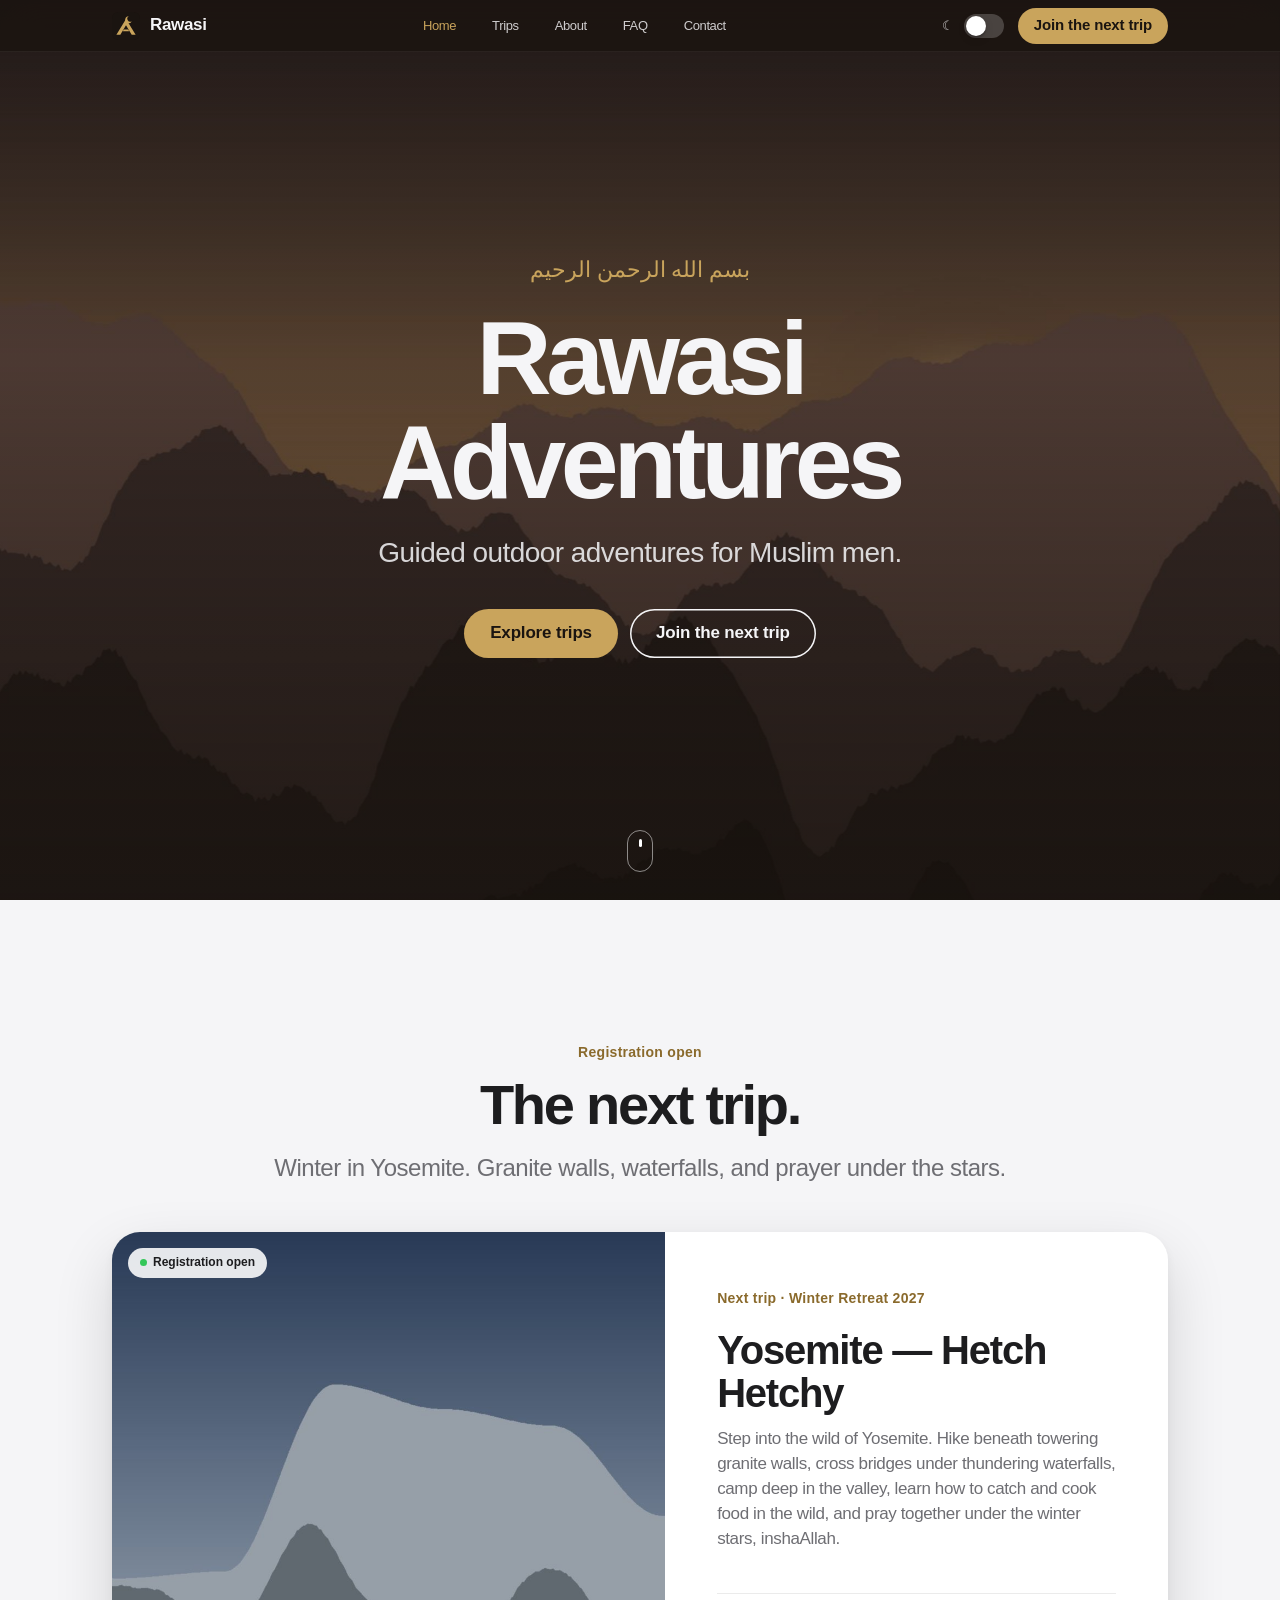
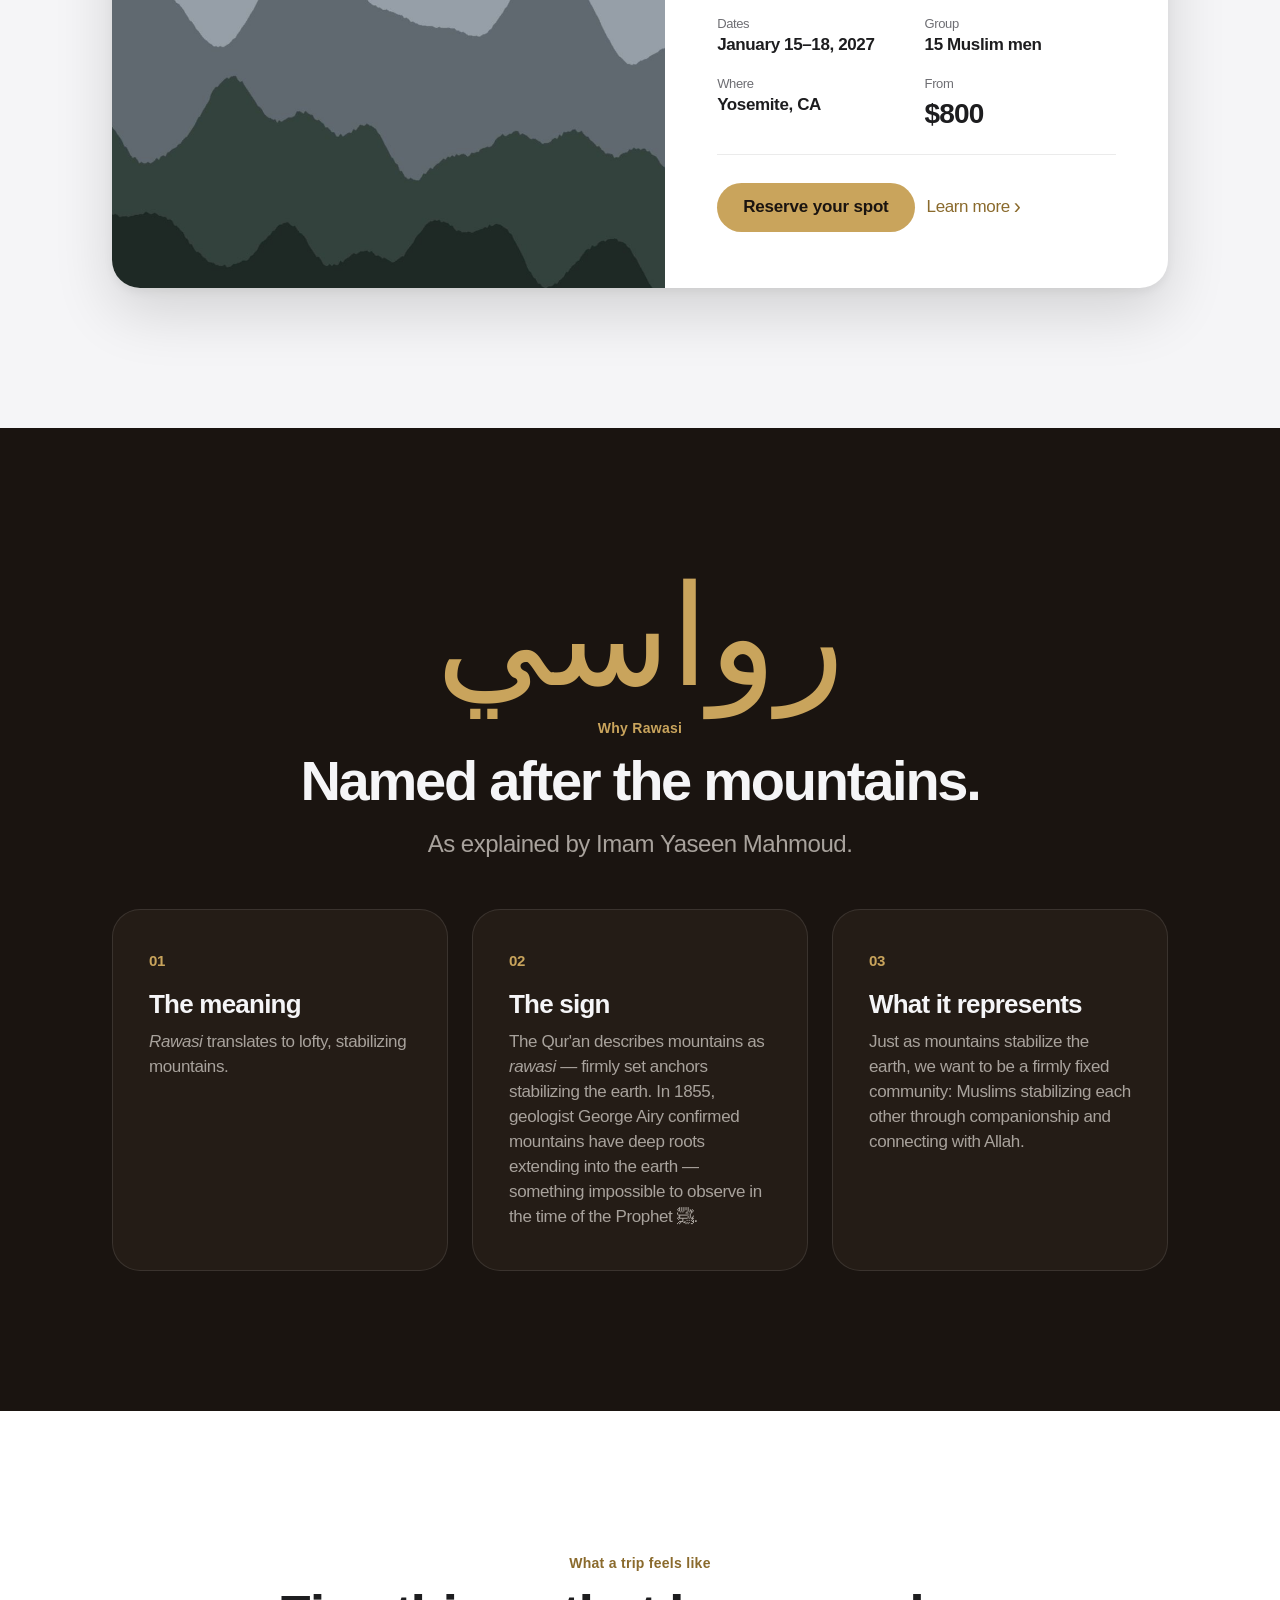
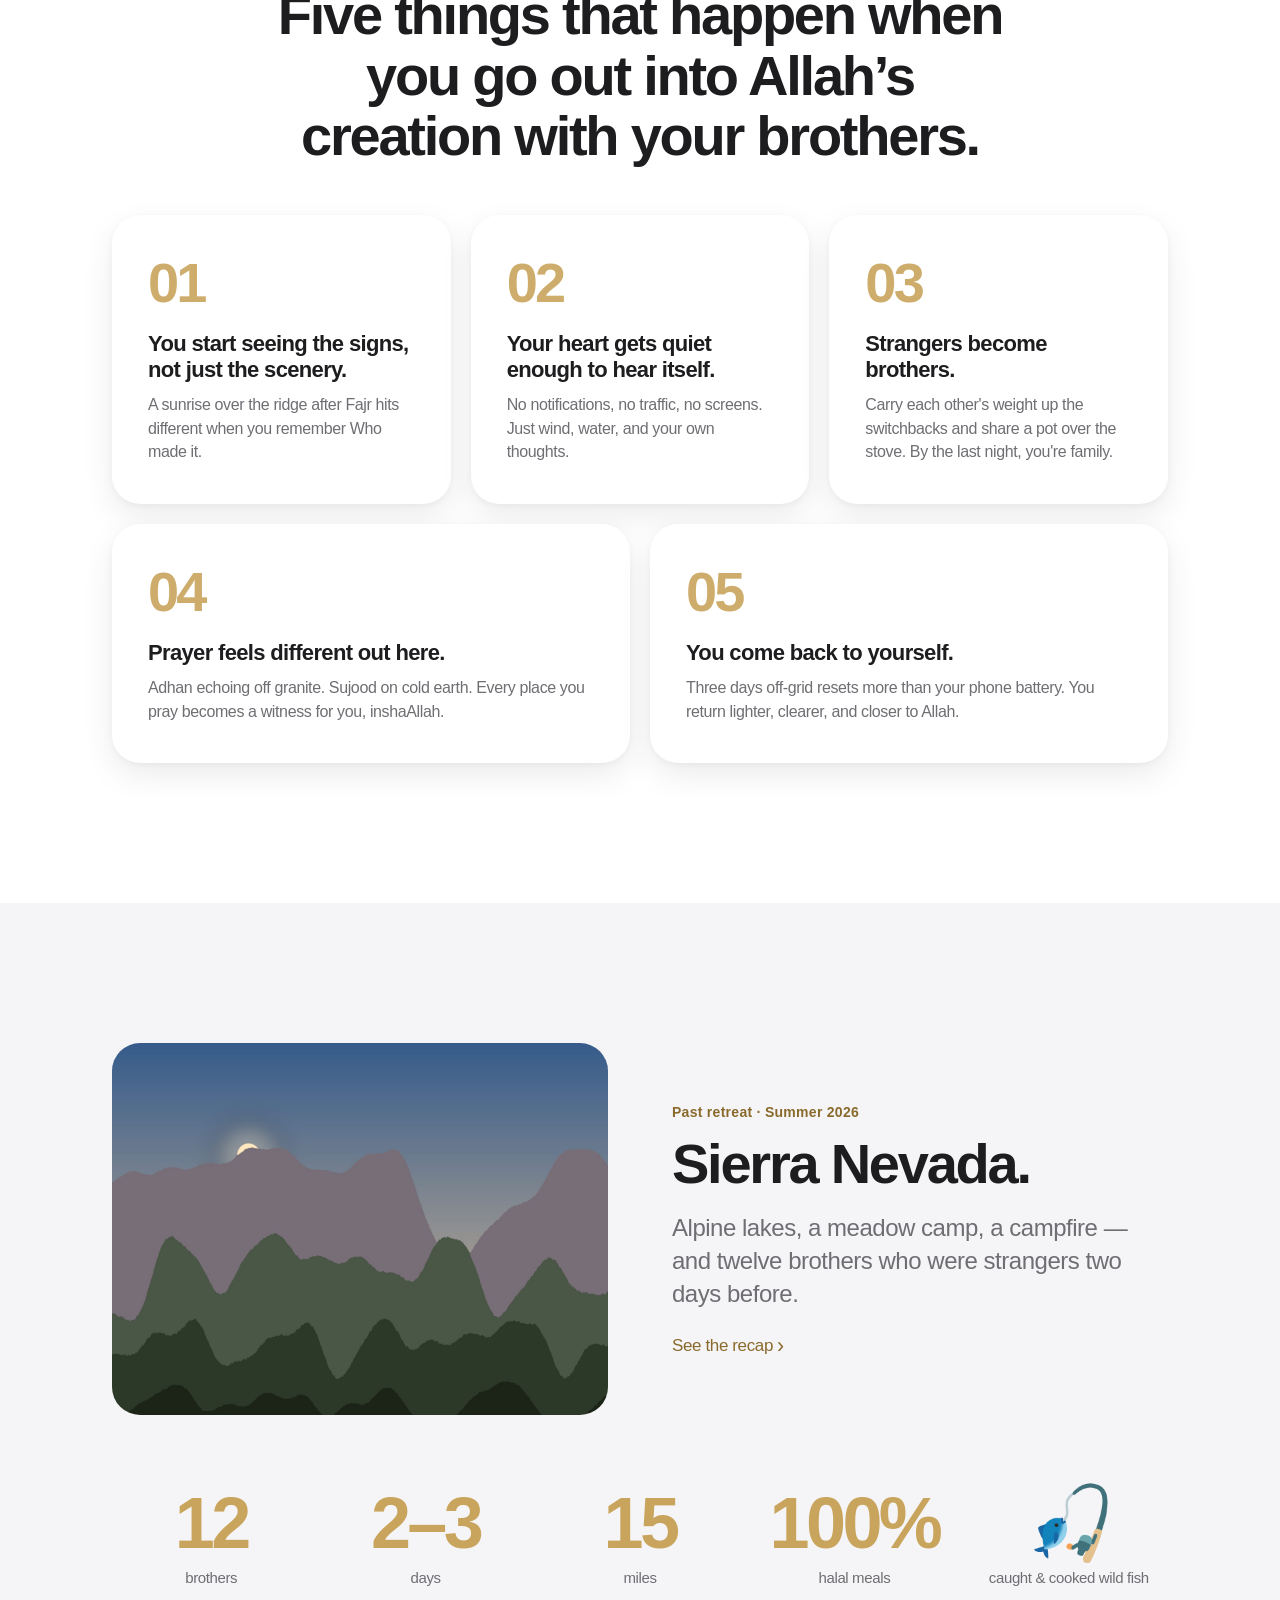
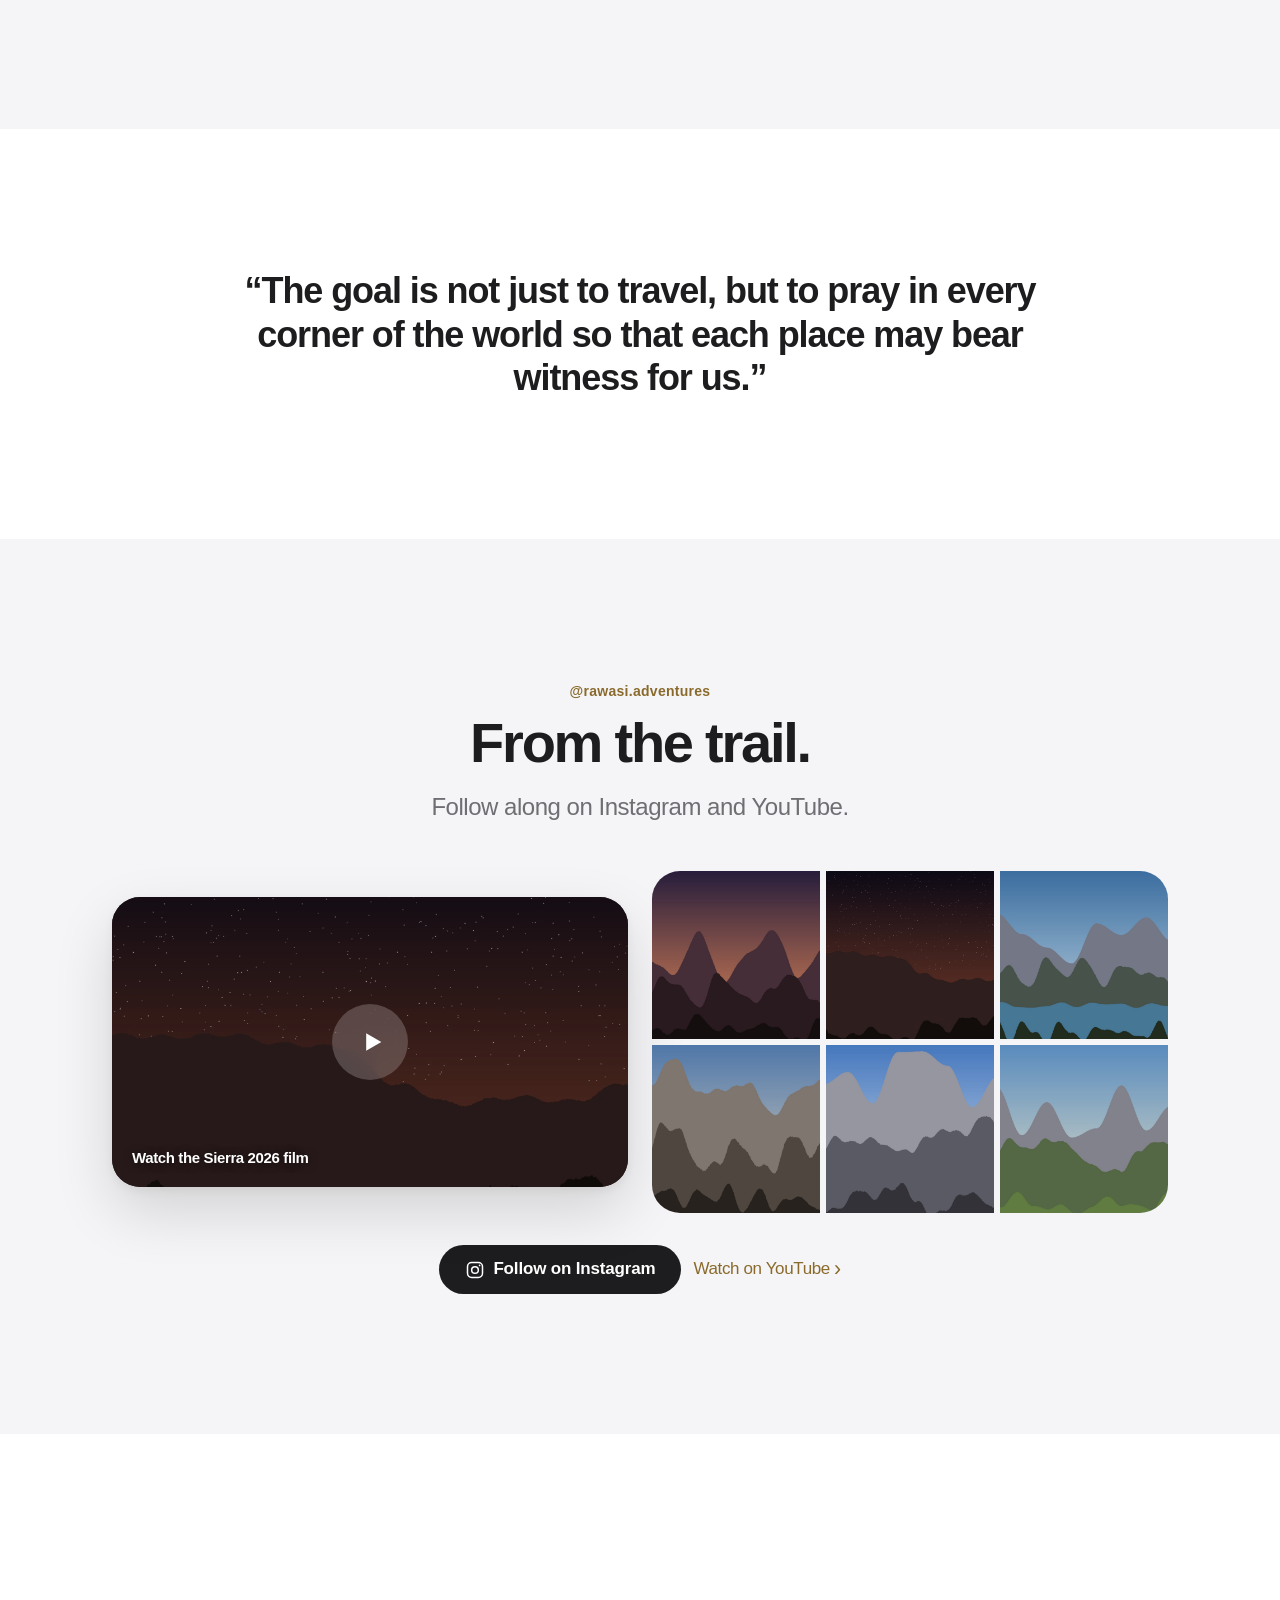
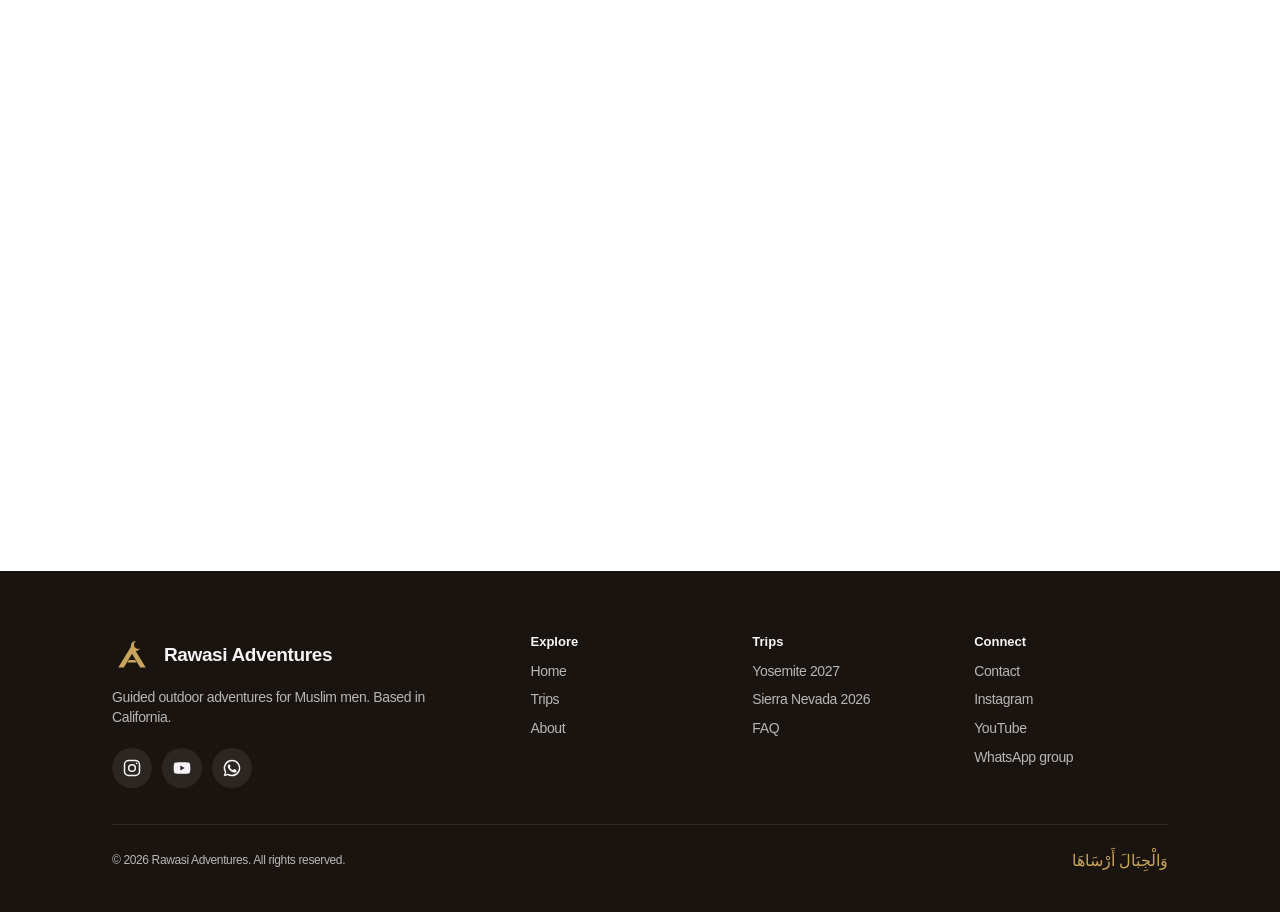
==== index.html @ 94d019aa "Build new multi-page Rawasi Adventures website Apple-style static site (HTML/CSS/vanilla JS, no buil" ====
<!DOCTYPE html>
<html lang="en" data-root="">
<head>
<meta charset="utf-8">
<meta name="viewport" content="width=device-width, initial-scale=1, viewport-fit=cover">
<title>Rawasi Adventures — Guided outdoor adventures for Muslim men</title>
<meta name="description" content="Guided backpacking trips for Muslim men in California's national parks and wilderness. Halaqas, halal meals, brotherhood. Next trip: Yosemite, January 2027.">
<link rel="canonical" href="https://rawasiadventures.com/">
<meta name="theme-color" content="#1a1410">
<meta property="og:type" content="website">
<meta property="og:site_name" content="Rawasi Adventures">
<meta property="og:title" content="Rawasi Adventures — Guided outdoor adventures for Muslim men">
<meta property="og:description" content="Guided backpacking trips for Muslim men in California's national parks and wilderness. Halaqas, halal meals, brotherhood. Next trip: Yosemite, January 2027.">
<meta property="og:url" content="https://rawasiadventures.com/">
<meta property="og:image" content="https://rawasiadventures.com/assets/og-image.jpg">
<meta property="og:image:width" content="1200">
<meta property="og:image:height" content="630">
<meta name="twitter:card" content="summary_large_image">
<meta name="twitter:title" content="Rawasi Adventures — Guided outdoor adventures for Muslim men">
<meta name="twitter:description" content="Guided backpacking trips for Muslim men in California's national parks and wilderness. Halaqas, halal meals, brotherhood. Next trip: Yosemite, January 2027.">
<meta name="twitter:image" content="https://rawasiadventures.com/assets/og-image.jpg">
<link rel="icon" href="favicon.ico" sizes="any">
<link rel="icon" href="assets/favicon.svg" type="image/svg+xml">
<link rel="apple-touch-icon" href="assets/apple-touch-icon.png">
<script>
  /* Set theme before paint to avoid a flash. */
  (function () {
    var d = document.documentElement, t = null;
    d.className += " js";
    try { t = localStorage.getItem("rawasi-theme"); } catch (e) {}
    if (!t) t = window.matchMedia && window.matchMedia("(prefers-color-scheme: dark)").matches ? "dark" : "light";
    d.setAttribute("data-theme", t);
  })();
</script>
<link rel="stylesheet" href="styles.css">
</head>
<body>
<a class="skip-link" href="#main">Skip to content</a>
<header class="nav" role="banner">
  <div class="container nav__inner">
    <a class="nav__brand" href="index.html" aria-label="Rawasi Adventures home"><img src="assets/logo.svg" alt="" width="28" height="28"><span>Rawasi</span></a>
    <nav class="nav__links" aria-label="Main"><a href="index.html" aria-current="page">Home</a><a href="trips.html">Trips</a><a href="about.html">About</a><a href="faq.html">FAQ</a><a href="contact.html">Contact</a></nav>
    <div class="nav__actions">
      <span class="nav__theme"><label class="switch switch--sm "><span class="switch__icon" aria-hidden="true">☾</span><input type="checkbox" role="switch" data-theme-toggle aria-label="Dark mode"><span class="switch__track"></span></label></span>
      <a class="btn btn--sm nav__cta" href="trips/yosemite-2027.html">Join the next trip</a>
      <button class="burger" aria-label="Open menu" aria-expanded="false" aria-controls="menu"><span></span><span></span></button>
    </div>
  </div>
</header>
<div class="menu" id="menu" aria-hidden="true">
  <ul class="menu__links"><li><a href="index.html" aria-current="page">Home</a></li><li><a href="trips.html">Trips</a></li><li><a href="about.html">About</a></li><li><a href="faq.html">FAQ</a></li><li><a href="contact.html">Contact</a></li></ul>
  <div class="menu__foot">
    <a class="btn btn--block" href="trips/yosemite-2027.html">Join the next trip</a>
    <div class="menu__row"><span>Dark mode</span><label class="switch switch--sm "><span class="switch__icon" aria-hidden="true">☾</span><input type="checkbox" role="switch" data-theme-toggle aria-label="Dark mode"><span class="switch__track"></span></label></div>
    <div class="footer__social" style="margin:0">
      <a data-link="instagram" href="https://www.instagram.com/rawasi.adventures/" aria-label="Instagram"><svg class="icon" viewBox="0 0 24 24" fill="none" stroke="currentColor" stroke-width="1.8" aria-hidden="true"><rect x="3" y="3" width="18" height="18" rx="5"/><circle cx="12" cy="12" r="4"/><circle cx="17.5" cy="6.5" r="1" fill="currentColor" stroke="none"/></svg></a>
      <a data-link="youtube" href="https://youtu.be/XKM4X516dsk" aria-label="YouTube"><svg class="icon" viewBox="0 0 24 24" fill="currentColor" aria-hidden="true"><path d="M21.6 7.2a2.5 2.5 0 00-1.8-1.8C18.2 5 12 5 12 5s-6.2 0-7.8.4A2.5 2.5 0 002.4 7.2 26 26 0 002 12a26 26 0 00.4 4.8 2.5 2.5 0 001.8 1.8C5.8 19 12 19 12 19s6.2 0 7.8-.4a2.5 2.5 0 001.8-1.8A26 26 0 0022 12a26 26 0 00-.4-4.8zM10 15V9l5.2 3z"/></svg></a>
      <a data-link="whatsapp" href="https://chat.whatsapp.com/IivAJXxc9Q6ETvlqQZd3Gt" aria-label="WhatsApp community"><svg class="icon" viewBox="0 0 24 24" fill="currentColor" aria-hidden="true"><path d="M12 2a10 10 0 00-8.6 15.1L2 22l5-1.3A10 10 0 1012 2zm0 18.2a8.2 8.2 0 01-4.2-1.2l-.3-.2-3 .8.8-2.9-.2-.3A8.2 8.2 0 1112 20.2zm4.5-6.1c-.2-.1-1.5-.7-1.7-.8s-.4-.1-.6.1-.7.8-.8 1-.3.2-.5.1a6.7 6.7 0 01-3.3-2.9c-.3-.4.3-.4.7-1.3.1-.2 0-.3 0-.4l-.8-1.8c-.2-.5-.4-.4-.6-.4h-.5a1 1 0 00-.7.3 3 3 0 00-.9 2.2 5.2 5.2 0 001.1 2.7 11.8 11.8 0 004.5 4c1.7.7 2.3.8 3.2.6a2.7 2.7 0 001.8-1.2 2.2 2.2 0 00.1-1.2c0-.1-.2-.2-.5-.3z"/></svg></a>
    </div>
  </div>
</div>

<main id="main">
  <section class="hero">
    <div class="hero__media" data-parallax="0.3">
      <img src="assets/hero-sierra.jpg" alt="Sunset over the Sierra Nevada" fetchpriority="high" width="2400" height="1400">
      <video data-hero-video autoplay muted loop playsinline preload="metadata" poster="assets/hero-sierra.jpg" aria-hidden="true">
        <source src="assets/hero.mp4" type="video/mp4">
      </video>
    </div>
    <div class="hero__content">
      <p class="bismillah" lang="ar">بسم الله الرحمن الرحيم</p>
      <h1>Rawasi Adventures</h1>
      <p class="hero__tag">Guided outdoor adventures for Muslim men.</p>
      <div class="btn-row">
        <a class="btn" href="trips.html">Explore trips</a>
        <a class="btn btn--ghost" href="trips/yosemite-2027.html">Join the next trip</a>
      </div>
    </div>
    <span class="hero__scroll" aria-hidden="true"></span>
  </section>

  <section class="section section--alt">
    <div class="container">
      <div class="section-head reveal">
        <span class="eyebrow">Registration open</span>
        <h2 class="title">The next trip.</h2>
        <p class="lead">Winter in Yosemite. Granite walls, waterfalls, and prayer under the stars.</p>
      </div>
      <div data-featured-trip></div>
    </div>
  </section>

  <section class="section section--ink">
    <div class="container">
      <div class="section-head reveal">
        <div class="arabic-word" lang="ar">رواسي</div>
        <span class="eyebrow">Why Rawasi</span>
        <h2 class="title">Named after the mountains.</h2>
        <p class="lead">As explained by Imam Yaseen Mahmoud.</p>
      </div>
      <div class="grid grid--3"><article class="meaning reveal" style="--d:0.0s"><span class="meaning__num">01</span><h3>The meaning</h3><p><em>Rawasi</em> translates to lofty, stabilizing mountains.</p></article><article class="meaning reveal" style="--d:0.08s"><span class="meaning__num">02</span><h3>The sign</h3><p>The Qur'an describes mountains as <em>rawasi</em> — firmly set anchors stabilizing the earth. In 1855, geologist George Airy confirmed mountains have deep roots extending into the earth — something impossible to observe in the time of the Prophet ﷺ.</p></article><article class="meaning reveal" style="--d:0.16s"><span class="meaning__num">03</span><h3>What it represents</h3><p>Just as mountains stabilize the earth, we want to be a firmly fixed community: Muslims stabilizing each other through companionship and connecting with Allah.</p></article></div>
    </div>
  </section>

  <section class="section">
    <div class="container">
      <div class="section-head reveal">
        <span class="eyebrow">What a trip feels like</span>
        <h2 class="title">Five things that happen when you go out into Allah’s creation with your brothers.</h2>
      </div>
      <div class="tiles"><article class="tile reveal" style="--d:0.0s"><span class="tile__n">01</span><h3>You start seeing the signs, not just the scenery.</h3><p>A sunrise over the ridge after Fajr hits different when you remember Who made it.</p></article><article class="tile reveal" style="--d:0.06s"><span class="tile__n">02</span><h3>Your heart gets quiet enough to hear itself.</h3><p>No notifications, no traffic, no screens. Just wind, water, and your own thoughts.</p></article><article class="tile reveal" style="--d:0.12s"><span class="tile__n">03</span><h3>Strangers become brothers.</h3><p>Carry each other's weight up the switchbacks and share a pot over the stove. By the last night, you're family.</p></article><article class="tile reveal" style="--d:0.18s"><span class="tile__n">04</span><h3>Prayer feels different out here.</h3><p>Adhan echoing off granite. Sujood on cold earth. Every place you pray becomes a witness for you, inshaAllah.</p></article><article class="tile reveal" style="--d:0.24s"><span class="tile__n">05</span><h3>You come back to yourself.</h3><p>Three days off-grid resets more than your phone battery. You return lighter, clearer, and closer to Allah.</p></article></div>
    </div>
  </section>

  <section class="section section--alt">
    <div class="container">
      <div class="split">
        <div class="split__media reveal reveal--scale"><img src="assets/sierra-2026.jpg" alt="Brothers hiking in the Sierra Nevada" loading="lazy"></div>
        <div class="reveal">
          <span class="eyebrow">Past retreat · Summer 2026</span>
          <h2 class="title">Sierra Nevada.</h2>
          <p class="lead" style="margin-top:16px">Alpine lakes, a meadow camp, a campfire — and twelve brothers who were strangers two days before.</p>
          <p style="margin-top:24px"><a class="link-more" href="trips/sierra-2026.html">See the recap</a></p>
        </div>
      </div>
      <div class="stats reveal" style="margin-top:72px">
        <div><div class="stat__value">12</div><div class="stat__label">brothers</div></div>
        <div><div class="stat__value">2–3</div><div class="stat__label">days</div></div>
        <div><div class="stat__value">15</div><div class="stat__label">miles</div></div>
        <div><div class="stat__value">100%</div><div class="stat__label">halal meals</div></div>
        <div><div class="stat__value">🎣</div><div class="stat__label">caught &amp; cooked wild fish</div></div>
      </div>
    </div>
  </section>

  <section class="section">
    <div class="container center">
      <p class="quote reveal">“The goal is not just to travel, but to pray in every corner of the world so that each place may bear witness for us.”</p>
    </div>
  </section>

  <section class="section section--alt">
    <div class="container">
      <div class="section-head reveal">
        <span class="eyebrow">@rawasi.adventures</span>
        <h2 class="title">From the trail.</h2>
        <p class="lead">Follow along on Instagram and YouTube.</p>
      </div>
      <div class="grid grid--2" style="align-items:center">
        <div class="video reveal" data-youtube="XKM4X516dsk">
          <img src="assets/sierra-campfire.jpg" alt="" loading="lazy">
          <button class="video__play" aria-label="Play the Rawasi trip film"><span><svg viewBox="0 0 24 24" aria-hidden="true"><path d="M7 4.5v15l13-7.5z" fill="currentColor"/></svg></span></button>
          <span class="video__label">Watch the Sierra 2026 film</span>
        </div>
        <div class="social-grid reveal" style="grid-template-columns:repeat(3,1fr)"><a data-link="instagram" href="https://www.instagram.com/rawasi.adventures/" aria-label="View on Instagram"><img src="assets/sierra-maghrib.jpg" alt="" loading="lazy"></a><a data-link="instagram" href="https://www.instagram.com/rawasi.adventures/" aria-label="View on Instagram"><img src="assets/sierra-campfire.jpg" alt="" loading="lazy"></a><a data-link="instagram" href="https://www.instagram.com/rawasi.adventures/" aria-label="View on Instagram"><img src="assets/sierra-alpine-lake.jpg" alt="" loading="lazy"></a><a data-link="instagram" href="https://www.instagram.com/rawasi.adventures/" aria-label="View on Instagram"><img src="assets/guide-training.jpg" alt="" loading="lazy"></a><a data-link="instagram" href="https://www.instagram.com/rawasi.adventures/" aria-label="View on Instagram"><img src="assets/sierra-summit.jpg" alt="" loading="lazy"></a><a data-link="instagram" href="https://www.instagram.com/rawasi.adventures/" aria-label="View on Instagram"><img src="assets/sierra-meadow.jpg" alt="" loading="lazy"></a></div>
      </div>
      <div class="btn-row btn-row--center reveal" style="margin-top:32px">
        <a class="btn btn--dark" data-link="instagram" href="https://www.instagram.com/rawasi.adventures/"><svg class="icon" viewBox="0 0 24 24" fill="none" stroke="currentColor" stroke-width="1.8" aria-hidden="true"><rect x="3" y="3" width="18" height="18" rx="5"/><circle cx="12" cy="12" r="4"/><circle cx="17.5" cy="6.5" r="1" fill="currentColor" stroke="none"/></svg> Follow on Instagram</a>
        <a class="link-more" data-link="youtube" href="https://youtu.be/XKM4X516dsk">Watch on YouTube</a>
      </div>
    </div>
  </section>

  <section class="section">
    <div class="container">
      <div class="cta-panel reveal reveal--scale">
        <span class="eyebrow">Community</span>
        <h2 class="title">We came as strangers,<br>we pray as brothers.</h2>
        <p class="lead">Join the WhatsApp community to hear about new trips first — waitlist members get early access.</p>
        <div class="btn-row">
          <a class="btn" data-link="whatsapp" href="https://chat.whatsapp.com/IivAJXxc9Q6ETvlqQZd3Gt"><svg class="icon" viewBox="0 0 24 24" fill="currentColor" aria-hidden="true"><path d="M12 2a10 10 0 00-8.6 15.1L2 22l5-1.3A10 10 0 1012 2zm0 18.2a8.2 8.2 0 01-4.2-1.2l-.3-.2-3 .8.8-2.9-.2-.3A8.2 8.2 0 1112 20.2zm4.5-6.1c-.2-.1-1.5-.7-1.7-.8s-.4-.1-.6.1-.7.8-.8 1-.3.2-.5.1a6.7 6.7 0 01-3.3-2.9c-.3-.4.3-.4.7-1.3.1-.2 0-.3 0-.4l-.8-1.8c-.2-.5-.4-.4-.6-.4h-.5a1 1 0 00-.7.3 3 3 0 00-.9 2.2 5.2 5.2 0 001.1 2.7 11.8 11.8 0 004.5 4c1.7.7 2.3.8 3.2.6a2.7 2.7 0 001.8-1.2 2.2 2.2 0 00.1-1.2c0-.1-.2-.2-.5-.3z"/></svg> Join WhatsApp group</a>
          <a class="btn btn--ghost" href="trips.html">Explore trips</a>
        </div>
      </div>
    </div>
  </section>
</main>

<footer class="footer">
  <div class="container">
    <div class="footer__top">
      <div>
        <a class="footer__brand" href="index.html"><img src="assets/logo.svg" alt="" width="40" height="40">Rawasi Adventures</a>
        <p class="footer__tag">Guided outdoor adventures for Muslim men. Based in California.</p>
        <div class="footer__social">
          <a data-link="instagram" href="https://www.instagram.com/rawasi.adventures/" aria-label="Instagram"><svg class="icon" viewBox="0 0 24 24" fill="none" stroke="currentColor" stroke-width="1.8" aria-hidden="true"><rect x="3" y="3" width="18" height="18" rx="5"/><circle cx="12" cy="12" r="4"/><circle cx="17.5" cy="6.5" r="1" fill="currentColor" stroke="none"/></svg></a>
          <a data-link="youtube" href="https://youtu.be/XKM4X516dsk" aria-label="YouTube"><svg class="icon" viewBox="0 0 24 24" fill="currentColor" aria-hidden="true"><path d="M21.6 7.2a2.5 2.5 0 00-1.8-1.8C18.2 5 12 5 12 5s-6.2 0-7.8.4A2.5 2.5 0 002.4 7.2 26 26 0 002 12a26 26 0 00.4 4.8 2.5 2.5 0 001.8 1.8C5.8 19 12 19 12 19s6.2 0 7.8-.4a2.5 2.5 0 001.8-1.8A26 26 0 0022 12a26 26 0 00-.4-4.8zM10 15V9l5.2 3z"/></svg></a>
          <a data-link="whatsapp" href="https://chat.whatsapp.com/IivAJXxc9Q6ETvlqQZd3Gt" aria-label="WhatsApp community"><svg class="icon" viewBox="0 0 24 24" fill="currentColor" aria-hidden="true"><path d="M12 2a10 10 0 00-8.6 15.1L2 22l5-1.3A10 10 0 1012 2zm0 18.2a8.2 8.2 0 01-4.2-1.2l-.3-.2-3 .8.8-2.9-.2-.3A8.2 8.2 0 1112 20.2zm4.5-6.1c-.2-.1-1.5-.7-1.7-.8s-.4-.1-.6.1-.7.8-.8 1-.3.2-.5.1a6.7 6.7 0 01-3.3-2.9c-.3-.4.3-.4.7-1.3.1-.2 0-.3 0-.4l-.8-1.8c-.2-.5-.4-.4-.6-.4h-.5a1 1 0 00-.7.3 3 3 0 00-.9 2.2 5.2 5.2 0 001.1 2.7 11.8 11.8 0 004.5 4c1.7.7 2.3.8 3.2.6a2.7 2.7 0 001.8-1.2 2.2 2.2 0 00.1-1.2c0-.1-.2-.2-.5-.3z"/></svg></a>
        </div>
      </div>
      <div class="footer__cols">
        <div><h4>Explore</h4><ul><li><a href="index.html">Home</a></li><li><a href="trips.html">Trips</a></li><li><a href="about.html">About</a></li></ul></div>
        <div><h4>Trips</h4><ul><li><a href="trips/yosemite-2027.html">Yosemite 2027</a></li><li><a href="trips/sierra-2026.html">Sierra Nevada 2026</a></li><li><a href="faq.html">FAQ</a></li></ul></div>
        <div><h4>Connect</h4><ul><li><a href="contact.html">Contact</a></li><li><a data-link="instagram" href="https://www.instagram.com/rawasi.adventures/">Instagram</a></li><li><a data-link="youtube" href="https://youtu.be/XKM4X516dsk">YouTube</a></li><li><a data-link="whatsapp" href="https://chat.whatsapp.com/IivAJXxc9Q6ETvlqQZd3Gt">WhatsApp group</a></li></ul></div>
      </div>
    </div>
    <div class="footer__bottom">
      <span>© <span data-year>2026</span> Rawasi Adventures. All rights reserved.</span>
      <span class="footer__ayah" lang="ar">وَالْجِبَالَ أَرْسَاهَا</span>
    </div>
  </div>
</footer>
<script src="data/trips.js"></script>
<script src="data/site.js"></script>
<script src="main.js"></script>
</body>
</html>
---- styles.css ----
/* =========================================================================
   Rawasi Adventures — styles.css
   One stylesheet for every page. Mobile-first.
   ========================================================================= */

/* ---------- Tokens ---------- */
:root {
  --ink: #1a1410;
  --ink-2: #241c16;
  --ink-3: #2f251d;
  --gold: #c9a45c;
  --gold-2: #dcbb78;
  --gold-ink: #8a6a2c;
  --gray: #f5f5f7;
  --white: #ffffff;

  --bg: var(--white);
  --bg-alt: var(--gray);
  --card: var(--white);
  --text: #1d1d1f;
  --text-2: #6e6e73;
  --line: rgba(0, 0, 0, 0.08);
  --shadow: 0 2px 6px rgba(0, 0, 0, 0.04), 0 12px 32px rgba(0, 0, 0, 0.08);
  --shadow-lg: 0 4px 10px rgba(0, 0, 0, 0.05), 0 24px 60px rgba(0, 0, 0, 0.14);
  --accent-text: var(--gold-ink);
  --track-off: #e9e9eb;

  --font: -apple-system, BlinkMacSystemFont, "SF Pro Display", "SF Pro Text", "Inter", "Helvetica Neue", Arial, sans-serif;
  --font-ar: "Geeza Pro", "Noto Naskh Arabic", "Amiri", "Traditional Arabic", serif;

  --r-sm: 14px;
  --r: 22px;
  --r-lg: 28px;
  --nav-h: 52px;
  --gutter: 20px;
  --max: 1120px;
  --ease: cubic-bezier(0.28, 0.11, 0.32, 1);
  --ease-out: cubic-bezier(0.16, 1, 0.3, 1);

  color-scheme: light;
}

:root[data-theme="dark"] {
  --bg: #0f0c0a;
  --bg-alt: #1a1410;
  --card: #221a15;
  --text: #f5f5f7;
  --text-2: #a8a29c;
  --line: rgba(255, 255, 255, 0.1);
  --shadow: 0 2px 6px rgba(0, 0, 0, 0.3), 0 12px 32px rgba(0, 0, 0, 0.4);
  --shadow-lg: 0 4px 10px rgba(0, 0, 0, 0.3), 0 24px 60px rgba(0, 0, 0, 0.55);
  --accent-text: var(--gold);
  --track-off: #3a3a3c;
  color-scheme: dark;
}

/* ---------- Base ---------- */
*, *::before, *::after { box-sizing: border-box; }
html { -webkit-text-size-adjust: 100%; scroll-behavior: smooth; scroll-padding-top: calc(var(--nav-h) + 16px); }
body {
  margin: 0;
  font-family: var(--font);
  font-size: 17px;
  line-height: 1.47;
  letter-spacing: -0.022em;
  color: var(--text);
  background: var(--bg);
  -webkit-font-smoothing: antialiased;
  -moz-osx-font-smoothing: grayscale;
  overflow-x: hidden;
  transition: background-color 0.4s var(--ease), color 0.4s var(--ease);
}
img, video, iframe { display: block; max-width: 100%; }
img { height: auto; }
a { color: inherit; text-decoration: none; }
button { font: inherit; color: inherit; background: none; border: 0; padding: 0; cursor: pointer; }
h1, h2, h3, h4 { margin: 0; font-weight: 700; letter-spacing: -0.03em; line-height: 1.08; }
p { margin: 0 0 1em; }
p:last-child { margin-bottom: 0; }
ul { margin: 0; padding: 0; list-style: none; }
:focus-visible { outline: 3px solid var(--gold); outline-offset: 3px; border-radius: 6px; }
.sr-only { position: absolute; width: 1px; height: 1px; padding: 0; margin: -1px; overflow: hidden; clip: rect(0 0 0 0); white-space: nowrap; border: 0; }
.skip-link { position: absolute; left: 12px; top: -60px; z-index: 200; background: var(--gold); color: var(--ink); padding: 10px 16px; border-radius: 999px; font-weight: 600; }
.skip-link:focus { top: 12px; }

/* ---------- Layout ---------- */
.container { width: 100%; max-width: var(--max); margin: 0 auto; padding: 0 var(--gutter); }
.container--narrow { max-width: 760px; }
.container--wide { max-width: 1320px; }
.section { padding: 88px 0; }
.section--alt { background: var(--bg-alt); }
.section--ink { background: var(--ink); color: #f5f5f7; --text: #f5f5f7; --text-2: #a8a29c; --card: var(--ink-2); --line: rgba(255,255,255,0.1); --accent-text: var(--gold); --track-off: #3a3a3c; }
.section--tight { padding: 56px 0; }
.center { text-align: center; }

.eyebrow { display: inline-block; font-size: 14px; font-weight: 600; letter-spacing: 0.02em; color: var(--accent-text); margin-bottom: 12px; }
.headline { font-size: clamp(40px, 9vw, 80px); letter-spacing: -0.045em; line-height: 1.04; }
.title { font-size: clamp(32px, 6.4vw, 56px); letter-spacing: -0.04em; }
.subtitle { font-size: clamp(24px, 4vw, 32px); letter-spacing: -0.03em; }
.lead { font-size: clamp(19px, 2.6vw, 24px); line-height: 1.38; color: var(--text-2); letter-spacing: -0.02em; font-weight: 500; }
.muted { color: var(--text-2); }
.section-head { max-width: 760px; margin: 0 auto 48px; text-align: center; }
.section-head .lead { margin-top: 16px; }
.gold { color: var(--gold); }

/* ---------- Buttons ---------- */
.btn {
  display: inline-flex; align-items: center; justify-content: center; gap: 8px;
  min-height: 48px; padding: 12px 26px; border-radius: 999px;
  font-size: 17px; font-weight: 600; letter-spacing: -0.01em; white-space: nowrap;
  background: var(--gold); color: var(--ink);
  transition: transform 0.25s var(--ease), background-color 0.25s var(--ease), box-shadow 0.25s var(--ease), color 0.25s;
}
.btn:hover { background: var(--gold-2); transform: translateY(-1px); box-shadow: 0 8px 24px rgba(201, 164, 92, 0.35); }
.btn:active { transform: scale(0.98); }
.btn--ghost { background: transparent; color: currentColor; box-shadow: inset 0 0 0 1.5px currentColor; }
.btn--ghost:hover { background: rgba(255,255,255,0.1); box-shadow: inset 0 0 0 1.5px currentColor; }
.btn--dark { background: var(--text); color: var(--bg); }
.btn--dark:hover { background: var(--text); opacity: 0.88; box-shadow: none; }
.btn--sm { min-height: 36px; padding: 6px 16px; font-size: 15px; }
.btn--block { width: 100%; }
.btn[aria-disabled="true"] { background: var(--track-off); color: var(--text-2); pointer-events: none; }
.btn-row { display: flex; flex-wrap: wrap; gap: 12px; align-items: center; }
.center .btn-row, .btn-row--center { justify-content: center; }
.link-more { color: var(--accent-text); font-weight: 500; display: inline-flex; align-items: center; gap: 4px; }
.link-more::after { content: "›"; font-size: 1.25em; line-height: 1; transition: transform 0.25s var(--ease); }
.link-more:hover { text-decoration: underline; text-underline-offset: 3px; }
.link-more:hover::after { transform: translateX(3px); }

/* ---------- Nav ---------- */
.nav {
  position: fixed; inset: 0 0 auto 0; z-index: 100;
  height: var(--nav-h);
  background: rgba(26, 20, 16, 0.72);
  -webkit-backdrop-filter: saturate(180%) blur(20px);
  backdrop-filter: saturate(180%) blur(20px);
  color: #f5f5f7;
  border-bottom: 1px solid rgba(255, 255, 255, 0.06);
  transition: height 0.35s var(--ease), background-color 0.35s var(--ease);
}
.nav.is-scrolled { --nav-h: 44px; height: 44px; background: rgba(26, 20, 16, 0.82); }
.nav__inner { height: 100%; display: flex; align-items: center; justify-content: space-between; gap: 16px; }
.nav__brand { display: flex; align-items: center; gap: 10px; font-weight: 600; font-size: 17px; letter-spacing: -0.02em; }
.nav__brand img { width: 28px; height: 28px; transition: width 0.35s var(--ease), height 0.35s var(--ease); }
.nav.is-scrolled .nav__brand img { width: 24px; height: 24px; }
.nav__links { display: none; }
.nav__links a { font-size: 13px; opacity: 0.82; padding: 6px 2px; transition: opacity 0.2s; }
.nav__links a:hover, .nav__links a[aria-current="page"] { opacity: 1; }
.nav__links a[aria-current="page"] { color: var(--gold); }
.nav__actions { display: flex; align-items: center; gap: 14px; }
.nav__cta { display: none; }
.nav__theme { display: none; }

.burger { width: 40px; height: 40px; display: grid; place-items: center; margin-right: -8px; position: relative; z-index: 120; }
.burger span { position: absolute; width: 18px; height: 1.5px; background: currentColor; border-radius: 2px; transition: transform 0.4s var(--ease); }
.burger span:first-child { transform: translateY(-4px); }
.burger span:last-child { transform: translateY(4px); }
.menu-open .burger span:first-child { transform: rotate(45deg); }
.menu-open .burger span:last-child { transform: rotate(-45deg); }

@media (min-width: 900px) {
  .nav__links { display: flex; gap: 32px; }
  .burger { display: none; }
  .nav__cta { display: inline-flex; }
  .nav__theme { display: flex; }
}

/* Mobile full-screen menu */
.menu {
  position: fixed; inset: 0; z-index: 90;
  background: rgba(26, 20, 16, 0.96);
  -webkit-backdrop-filter: blur(30px); backdrop-filter: blur(30px);
  color: #f5f5f7;
  padding: calc(var(--nav-h) + 24px) 32px 40px;
  display: flex; flex-direction: column;
  opacity: 0; visibility: hidden;
  transition: opacity 0.35s var(--ease), visibility 0s linear 0.35s;
  overflow-y: auto;
}
.menu-open .menu { opacity: 1; visibility: visible; transition: opacity 0.35s var(--ease); }
.menu-open { overflow: hidden; }
.menu__links a { display: block; font-size: 32px; font-weight: 600; letter-spacing: -0.03em; padding: 8px 0; opacity: 0; transform: translateY(-8px); transition: opacity 0.4s var(--ease-out), transform 0.4s var(--ease-out), color 0.2s; }
.menu__links a[aria-current="page"] { color: var(--gold); }
.menu-open .menu__links a { opacity: 1; transform: none; }
.menu-open .menu__links li:nth-child(2) a { transition-delay: 0.03s; }
.menu-open .menu__links li:nth-child(3) a { transition-delay: 0.06s; }
.menu-open .menu__links li:nth-child(4) a { transition-delay: 0.09s; }
.menu-open .menu__links li:nth-child(5) a { transition-delay: 0.12s; }
.menu-open .menu__links li:nth-child(6) a { transition-delay: 0.15s; }
.menu__foot { margin-top: auto; padding-top: 32px; display: grid; gap: 20px; }
.menu__row { display: flex; align-items: center; justify-content: space-between; font-size: 17px; padding: 14px 0; border-top: 1px solid rgba(255,255,255,0.12); }
@media (min-width: 900px) { .menu { display: none; } }

/* ---------- Apple toggle switch ---------- */
.switch { position: relative; display: inline-flex; align-items: center; gap: 10px; cursor: pointer; -webkit-tap-highlight-color: transparent; }
.switch input { position: absolute; opacity: 0; width: 1px; height: 1px; }
.switch__track {
  position: relative; flex: none; width: 51px; height: 31px; border-radius: 999px;
  background: var(--track-off);
  transition: background-color 0.3s var(--ease);
}
.switch__track::after {
  content: ""; position: absolute; top: 2px; left: 2px; width: 27px; height: 27px; border-radius: 50%;
  background: #fff; box-shadow: 0 3px 8px rgba(0,0,0,0.15), 0 1px 1px rgba(0,0,0,0.16), 0 3px 1px rgba(0,0,0,0.1);
  transition: transform 0.3s var(--ease), width 0.2s var(--ease);
}
.switch:active .switch__track::after { width: 33px; }
.switch input:checked + .switch__track { background: var(--gold); }
.switch input:checked + .switch__track::after { transform: translateX(20px); }
.switch:active input:checked + .switch__track::after { transform: translateX(14px); }
.switch input:focus-visible + .switch__track { outline: 3px solid var(--gold); outline-offset: 2px; }
.switch--sm .switch__track { width: 40px; height: 24px; }
.switch--sm .switch__track::after { width: 20px; height: 20px; }
.switch--sm input:checked + .switch__track::after { transform: translateX(16px); }
.switch--sm:active .switch__track::after { width: 24px; }
.switch--sm:active input:checked + .switch__track::after { transform: translateX(12px); }
.nav .switch__track { background: rgba(255,255,255,0.2); }
.nav .switch input:checked + .switch__track, .menu .switch input:checked + .switch__track { background: var(--gold); }
.menu .switch__track { background: rgba(255,255,255,0.2); }
.switch__icon { font-size: 13px; opacity: 0.8; }

/* ---------- Segmented control ---------- */
.segmented {
  position: relative; display: inline-flex; padding: 3px; border-radius: 999px;
  background: rgba(118, 118, 128, 0.12);
}
:root[data-theme="dark"] .segmented { background: rgba(118, 118, 128, 0.24); }
.segmented__indicator {
  position: absolute; top: 3px; bottom: 3px; left: 0; border-radius: 999px;
  background: var(--card); box-shadow: 0 3px 8px rgba(0,0,0,0.12), 0 3px 1px rgba(0,0,0,0.04);
  transition: transform 0.4s var(--ease), width 0.4s var(--ease);
}
:root[data-theme="dark"] .segmented__indicator { background: #636366; }
.segmented button {
  position: relative; z-index: 1; min-width: 92px; padding: 8px 20px; border-radius: 999px;
  font-size: 15px; font-weight: 500; color: var(--text); opacity: 0.7; transition: opacity 0.2s;
}
.segmented button[aria-selected="true"] { opacity: 1; font-weight: 600; }

/* ---------- Hero ---------- */
.hero {
  position: relative; min-height: 100vh; min-height: 100svh;
  display: flex; align-items: center; justify-content: center;
  color: #f5f5f7; text-align: center; overflow: hidden; background: var(--ink);
  padding: calc(var(--nav-h) + 40px) 0 80px;
}
.hero__media { position: absolute; inset: -8% 0; z-index: 0; will-change: transform; }
.hero__media img, .hero__media video { width: 100%; height: 100%; object-fit: cover; }
.hero__media video { position: absolute; inset: 0; }
.hero::after {
  content: ""; position: absolute; inset: 0; z-index: 1;
  background: linear-gradient(180deg, rgba(26,20,16,0.55) 0%, rgba(26,20,16,0.25) 40%, rgba(26,20,16,0.7) 100%);
}
.hero__content { position: relative; z-index: 2; max-width: 900px; padding: 0 var(--gutter); }
.bismillah { font-family: var(--font-ar); font-size: clamp(18px, 3vw, 22px); color: var(--gold); margin-bottom: 20px; letter-spacing: 0; direction: rtl; }
.hero h1 { font-size: clamp(48px, 12vw, 104px); letter-spacing: -0.05em; line-height: 1; }
.hero__tag { font-size: clamp(20px, 3.4vw, 28px); font-weight: 500; margin: 18px auto 36px; max-width: 640px; color: rgba(245,245,247,0.86); letter-spacing: -0.02em; }
.hero .btn-row { justify-content: center; }
.hero__scroll { position: absolute; z-index: 2; bottom: 28px; left: 50%; transform: translateX(-50%); width: 26px; height: 42px; border: 1.5px solid rgba(255,255,255,0.5); border-radius: 999px; }
.hero__scroll::after { content: ""; position: absolute; left: 50%; top: 8px; width: 3px; height: 8px; margin-left: -1.5px; border-radius: 3px; background: #fff; animation: scrollcue 2s var(--ease) infinite; }
@keyframes scrollcue { 0% { opacity: 0; transform: translateY(0); } 30% { opacity: 1; } 100% { opacity: 0; transform: translateY(14px); } }

.hero--trip { min-height: 88vh; min-height: 88svh; align-items: flex-end; text-align: left; padding-bottom: 64px; }
.hero--trip .hero__content { max-width: var(--max); width: 100%; margin: 0 auto; }
.hero--trip h1 { font-size: clamp(40px, 8vw, 80px); max-width: 900px; }
.hero--trip .hero__tag { margin-left: 0; }
.hero--trip .btn-row { justify-content: flex-start; }
.hero-meta { display: flex; flex-wrap: wrap; gap: 8px; margin-top: 18px; }
.chip { display: inline-flex; align-items: center; gap: 6px; padding: 6px 12px; border-radius: 999px; font-size: 13px; font-weight: 500; background: rgba(255,255,255,0.14); -webkit-backdrop-filter: blur(10px); backdrop-filter: blur(10px); color: #fff; }
.chip--light { background: var(--bg-alt); color: var(--text); }

/* Page hero (sub pages) */
.page-hero { padding: calc(var(--nav-h) + 72px) 0 56px; text-align: center; }
.page-hero .lead { max-width: 640px; margin: 18px auto 0; }

/* ---------- Cards ---------- */
.card { background: var(--card); border-radius: var(--r-lg); box-shadow: var(--shadow); overflow: hidden; }
.grid { display: grid; gap: 20px; }
@media (min-width: 700px) { .grid--2 { grid-template-columns: repeat(2, 1fr); } .grid--3 { grid-template-columns: repeat(2, 1fr); } }
@media (min-width: 1000px) { .grid--3 { grid-template-columns: repeat(3, 1fr); } .grid { gap: 24px; } }

/* Trip card */
.trip-card { display: flex; flex-direction: column; transition: transform 0.5s var(--ease), box-shadow 0.5s var(--ease); }
.trip-card:hover { transform: translateY(-4px) scale(1.01); box-shadow: var(--shadow-lg); }
.trip-card__media { position: relative; aspect-ratio: 4 / 3; overflow: hidden; background: var(--ink); }
.trip-card__media img { width: 100%; height: 100%; object-fit: cover; transition: transform 0.8s var(--ease); }
.trip-card:hover .trip-card__media img { transform: scale(1.04); }
.trip-card__body { padding: 22px 24px 26px; display: flex; flex-direction: column; gap: 6px; flex: 1; }
.trip-card__meta { font-size: 14px; color: var(--text-2); }
.trip-card__title { font-size: 24px; letter-spacing: -0.03em; line-height: 1.15; }
.trip-card__foot { margin-top: auto; padding-top: 16px; display: flex; align-items: center; justify-content: space-between; gap: 12px; }
.trip-card__price { font-weight: 600; font-size: 17px; }
.trip-card__price small { font-weight: 400; color: var(--text-2); font-size: 13px; }
.trip-card.is-past .trip-card__media img { filter: saturate(0.75); }

.badge { position: absolute; top: 16px; left: 16px; display: inline-flex; align-items: center; gap: 6px; padding: 6px 12px; border-radius: 999px; font-size: 12px; font-weight: 600; letter-spacing: 0; background: rgba(255,255,255,0.88); color: #1d1d1f; -webkit-backdrop-filter: blur(12px); backdrop-filter: blur(12px); }
.badge::before { content: ""; width: 7px; height: 7px; border-radius: 50%; background: #34c759; }
.badge--open::before { animation: pulse 2s ease-in-out infinite; }
.badge--soldout::before { background: #ff3b30; }
.badge--waitlist::before, .badge--soon::before { background: var(--gold); }
@keyframes pulse { 50% { box-shadow: 0 0 0 4px rgba(52, 199, 89, 0.25); } }
.badge--inline { position: static; background: var(--bg-alt); color: var(--text); }

.empty { text-align: center; padding: 48px 20px; color: var(--text-2); }

/* Featured trip (home) */
.featured { display: grid; overflow: hidden; border-radius: var(--r-lg); background: var(--card); box-shadow: var(--shadow-lg); }
.featured__media { position: relative; min-height: 280px; overflow: hidden; }
.featured__media img { position: absolute; inset: 0; width: 100%; height: 100%; object-fit: cover; }
.featured__body { padding: 32px 28px 36px; }
.featured__title { font-size: clamp(28px, 4.4vw, 40px); margin: 8px 0 12px; }
.featured__facts { display: grid; grid-template-columns: repeat(2, 1fr); gap: 16px; margin: 24px 0 28px; padding: 20px 0; border-top: 1px solid var(--line); border-bottom: 1px solid var(--line); }
.fact__label { font-size: 13px; color: var(--text-2); }
.fact__value { font-weight: 600; font-size: 17px; }
.fact__value--price { font-size: 28px; letter-spacing: -0.03em; }
@media (min-width: 900px) {
  .featured { grid-template-columns: 1.1fr 1fr; }
  .featured__media { min-height: 520px; }
  .featured__body { padding: 56px 52px; display: flex; flex-direction: column; justify-content: center; }
}

/* ---------- Why Rawasi ---------- */
.meaning { padding: 32px 28px; border-radius: var(--r-lg); background: var(--card); box-shadow: var(--shadow); }
.section--ink .meaning { box-shadow: none; border: 1px solid var(--line); }
.meaning__num { font-size: 15px; font-weight: 600; color: var(--gold); margin-bottom: 18px; display: block; }
.meaning h3 { font-size: 26px; margin-bottom: 12px; }
.meaning p { color: var(--text-2); }
.arabic-word { font-family: var(--font-ar); font-size: clamp(72px, 14vw, 140px); color: var(--gold); line-height: 1; letter-spacing: 0; margin-bottom: 8px; }
.quote { font-size: clamp(24px, 4vw, 36px); font-weight: 600; letter-spacing: -0.03em; line-height: 1.2; max-width: 820px; margin: 0 auto; }
.quote cite { display: block; margin-top: 16px; font-size: 15px; font-style: normal; font-weight: 500; color: var(--text-2); letter-spacing: -0.01em; }

/* ---------- Value tiles ---------- */
.tiles { display: grid; gap: 16px; }
.tile { position: relative; padding: 30px 26px; border-radius: var(--r-lg); background: var(--card); box-shadow: var(--shadow); overflow: hidden; }
.tile__n { font-size: 56px; font-weight: 700; letter-spacing: -0.05em; line-height: 1; color: var(--gold); opacity: 0.9; margin-bottom: 20px; display: block; }
.tile h3 { font-size: 22px; margin-bottom: 10px; line-height: 1.2; }
.tile p { color: var(--text-2); font-size: 16px; }
@media (min-width: 700px) { .tiles { grid-template-columns: repeat(2, 1fr); } }
@media (min-width: 1000px) {
  .tiles { grid-template-columns: repeat(6, 1fr); gap: 20px; }
  .tile { grid-column: span 2; }
  .tile:nth-child(4), .tile:nth-child(5) { grid-column: span 3; }
}

/* ---------- Stats strip ---------- */
.stats { display: grid; grid-template-columns: repeat(2, 1fr); gap: 32px 16px; text-align: center; }
.stat__value { font-size: clamp(44px, 8vw, 72px); font-weight: 700; letter-spacing: -0.05em; line-height: 1; color: var(--gold); }
.stat__label { margin-top: 8px; font-size: 15px; color: var(--text-2); }
.stats > :last-child:nth-child(odd) { grid-column: 1 / -1; }
@media (min-width: 800px) { .stats { grid-template-columns: repeat(5, 1fr); } .stats > :last-child:nth-child(odd) { grid-column: auto; } }

.split { display: grid; gap: 40px; align-items: center; }
.split__media { border-radius: var(--r-lg); overflow: hidden; aspect-ratio: 4 / 3; }
.split__media img { width: 100%; height: 100%; object-fit: cover; }
@media (min-width: 900px) { .split { grid-template-columns: 1fr 1fr; gap: 64px; } .split--rev .split__media { order: 2; } }

/* ---------- Social strip ---------- */
.social-grid { display: grid; grid-template-columns: repeat(3, 1fr); gap: 6px; border-radius: var(--r-lg); overflow: hidden; }
.social-grid a { position: relative; aspect-ratio: 1; overflow: hidden; background: var(--ink); }
.social-grid img { width: 100%; height: 100%; object-fit: cover; transition: transform 0.6s var(--ease), opacity 0.3s; }
.social-grid a:hover img { transform: scale(1.06); opacity: 0.85; }
@media (min-width: 800px) { .social-grid { grid-template-columns: repeat(6, 1fr); } }

.cta-panel { border-radius: var(--r-lg); padding: 48px 28px; text-align: center; background: linear-gradient(160deg, var(--ink-3), var(--ink)); color: #f5f5f7; }
.cta-panel .lead { color: rgba(245,245,247,0.75); margin: 14px auto 28px; max-width: 560px; }
.cta-panel .btn-row { justify-content: center; }
.icon { width: 20px; height: 20px; flex: none; }

/* Video (lite YouTube) */
.video { position: relative; aspect-ratio: 16 / 9; border-radius: var(--r-lg); overflow: hidden; background: #000; box-shadow: var(--shadow-lg); }
.video img { width: 100%; height: 100%; object-fit: cover; opacity: 0.85; transition: opacity 0.3s, transform 0.8s var(--ease); }
.video iframe { position: absolute; inset: 0; width: 100%; height: 100%; border: 0; }
.video__play { position: absolute; inset: 0; display: grid; place-items: center; color: #fff; }
.video__play span { width: 76px; height: 76px; border-radius: 50%; display: grid; place-items: center; background: rgba(255,255,255,0.2); -webkit-backdrop-filter: blur(16px); backdrop-filter: blur(16px); transition: transform 0.3s var(--ease), background 0.3s; }
.video__play svg { width: 28px; height: 28px; margin-left: 4px; }
.video:hover img { opacity: 1; transform: scale(1.02); }
.video:hover .video__play span { transform: scale(1.08); background: rgba(201,164,92,0.85); }
.video__label { position: absolute; left: 20px; bottom: 18px; color: #fff; font-weight: 600; font-size: 15px; text-shadow: 0 1px 8px rgba(0,0,0,0.5); }

/* ---------- Trip detail ---------- */
.trip-layout { display: grid; gap: 40px; }
@media (min-width: 1000px) { .trip-layout { grid-template-columns: minmax(0, 1fr) 380px; gap: 64px; align-items: start; } }
.trip-main > section + section { margin-top: 72px; }
.trip-main h2 { font-size: clamp(28px, 4.4vw, 40px); margin-bottom: 20px; }
.highlights { display: grid; grid-template-columns: repeat(2, 1fr); gap: 12px; }
.highlight { padding: 20px; border-radius: var(--r); background: var(--bg-alt); }
.highlight__icon { font-size: 26px; margin-bottom: 10px; display: block; }
.highlight h3 { font-size: 17px; letter-spacing: -0.02em; margin-bottom: 4px; }
.highlight p { font-size: 15px; color: var(--text-2); line-height: 1.4; }
@media (min-width: 700px) { .highlights { grid-template-columns: repeat(3, 1fr); } }

.check-list li { position: relative; padding: 16px 0 16px 40px; border-bottom: 1px solid var(--line); }
.check-list li:last-child { border-bottom: 0; }
.check-list li::before { content: ""; position: absolute; left: 0; top: 18px; width: 24px; height: 24px; border-radius: 50%; background: var(--gold) url("data:image/svg+xml,%3Csvg xmlns='http://www.w3.org/2000/svg' viewBox='0 0 24 24' fill='none' stroke='%231a1410' stroke-width='3' stroke-linecap='round' stroke-linejoin='round'%3E%3Cpath d='M6 12.5l4 4 8-9'/%3E%3C/svg%3E") center / 14px no-repeat; }
.check-list strong { display: block; font-weight: 600; }
.check-list span { color: var(--text-2); font-size: 15px; }

/* Timeline */
.timeline { position: relative; padding-left: 36px; }
.timeline::before { content: ""; position: absolute; left: 11px; top: 8px; bottom: 8px; width: 2px; background: linear-gradient(var(--gold), rgba(201,164,92,0.15)); border-radius: 2px; }
.timeline__item { position: relative; padding-bottom: 36px; }
.timeline__item:last-child { padding-bottom: 0; }
.timeline__dot { position: absolute; left: -36px; top: 2px; width: 24px; height: 24px; border-radius: 50%; background: var(--bg); border: 2px solid var(--gold); display: grid; place-items: center; }
.timeline__dot::after { content: ""; width: 8px; height: 8px; border-radius: 50%; background: var(--gold); }
.timeline__day { font-size: 13px; font-weight: 600; color: var(--accent-text); letter-spacing: 0.01em; }
.timeline__title { font-size: 22px; margin: 4px 0 10px; }
.timeline__items li { position: relative; padding-left: 16px; color: var(--text-2); margin: 4px 0; }
.timeline__items li::before { content: ""; position: absolute; left: 0; top: 0.68em; width: 5px; height: 5px; border-radius: 50%; background: var(--text-2); opacity: 0.5; }
.note { display: inline-flex; align-items: center; gap: 8px; padding: 8px 14px; border-radius: 999px; background: var(--bg-alt); font-size: 14px; color: var(--text-2); margin-bottom: 24px; }

/* Price card */
.price-card { position: relative; padding: 28px 24px; border-radius: var(--r-lg); background: var(--card); box-shadow: var(--shadow-lg); }
@media (min-width: 1000px) { .price-card { position: sticky; top: calc(var(--nav-h) + 24px); } }
.price-card__label { font-size: 14px; color: var(--text-2); }
.price-card__price { font-size: 44px; font-weight: 700; letter-spacing: -0.04em; line-height: 1.1; }
.price-card__note { font-size: 13px; color: var(--text-2); }
.price-card h3 { font-size: 17px; letter-spacing: -0.02em; margin: 24px 0 4px; }
.price-card__sub { font-size: 13px; color: var(--text-2); margin-bottom: 8px; }
.addon { display: flex; align-items: center; justify-content: space-between; gap: 12px; padding: 14px 0; border-bottom: 1px solid var(--line); }
.addon__name { font-size: 15px; font-weight: 500; }
.addon__price { font-size: 13px; color: var(--text-2); }
.price-lines { margin: 20px 0 6px; font-size: 15px; }
.price-lines li { display: flex; justify-content: space-between; padding: 4px 0; color: var(--text-2); }
.price-total { display: flex; align-items: baseline; justify-content: space-between; padding: 14px 0 20px; border-top: 1px solid var(--line); margin-top: 8px; }
.price-total span:first-child { font-weight: 600; }
.price-total [data-total] { font-size: 28px; font-weight: 700; letter-spacing: -0.03em; }
.bump { animation: bump 0.4s var(--ease-out); }
@keyframes bump { 40% { transform: scale(1.08); color: var(--gold); } }
.price-card .btn { margin-top: 4px; }
.price-card__fine { margin-top: 14px; font-size: 12px; color: var(--text-2); text-align: center; }
.spots { display: flex; align-items: center; gap: 8px; margin-top: 10px; font-size: 14px; color: var(--text-2); }

/* Sticky mobile reserve bar */
.reserve-bar {
  position: fixed; z-index: 80; left: 12px; right: 12px; bottom: calc(12px + env(safe-area-inset-bottom));
  display: flex; align-items: center; justify-content: space-between; gap: 12px;
  padding: 10px 10px 10px 20px; border-radius: 999px;
  background: rgba(26, 20, 16, 0.86); color: #f5f5f7;
  -webkit-backdrop-filter: saturate(180%) blur(20px); backdrop-filter: saturate(180%) blur(20px);
  box-shadow: 0 10px 40px rgba(0,0,0,0.3);
  transform: translateY(140%); transition: transform 0.5s var(--ease-out);
}
.reserve-bar.is-visible { transform: none; }
.reserve-bar__label { font-size: 12px; opacity: 0.7; line-height: 1.2; }
.reserve-bar__price { font-size: 19px; font-weight: 700; letter-spacing: -0.02em; line-height: 1.2; }
@media (min-width: 1000px) { .reserve-bar { display: none; } }

/* Guides */
.guides { display: grid; gap: 16px; }
.guide { display: flex; gap: 16px; align-items: flex-start; padding: 20px; border-radius: var(--r); background: var(--bg-alt); }
.guide img { width: 64px; height: 64px; border-radius: 50%; object-fit: cover; flex: none; }
.guide h3 { font-size: 17px; letter-spacing: -0.02em; }
.guide__role { font-size: 13px; color: var(--accent-text); font-weight: 600; margin: 2px 0 6px; }
.guide p { font-size: 15px; color: var(--text-2); line-height: 1.4; }

.guide-card { text-align: center; padding: 36px 28px; }
.guide-card img { width: 120px; height: 120px; border-radius: 50%; object-fit: cover; margin: 0 auto 20px; }
.guide-card h3 { font-size: 22px; }
.guide-card .guide__role { margin: 6px 0 12px; }
.guide-card p { color: var(--text-2); }

/* Refund */
.refund { display: grid; grid-template-columns: repeat(2, 1fr); gap: 10px; }
.refund__item { padding: 18px; border-radius: var(--r); background: var(--bg-alt); }
.refund__when { font-size: 13px; color: var(--text-2); }
.refund__val { font-size: 19px; font-weight: 700; letter-spacing: -0.02em; margin-top: 2px; }
.refund__item:first-child .refund__val { color: #248a3d; }
:root[data-theme="dark"] .refund__item:first-child .refund__val { color: #30d158; }
.refund-note { margin-top: 14px; font-size: 15px; color: var(--text-2); }
@media (min-width: 700px) { .refund { grid-template-columns: repeat(4, 1fr); } }
.section--alt .refund__item, .section--alt .highlight, .section--alt .guide { background: var(--card); }

/* ---------- Accordion ---------- */
.accordion { border-top: 1px solid var(--line); }
.acc { border-bottom: 1px solid var(--line); }
.acc__btn { width: 100%; display: flex; align-items: center; justify-content: space-between; gap: 16px; padding: 22px 0; text-align: left; font-size: 19px; font-weight: 600; letter-spacing: -0.02em; }
.acc__chev { flex: none; width: 28px; height: 28px; border-radius: 50%; display: grid; place-items: center; background: var(--bg-alt); transition: transform 0.4s var(--ease), background-color 0.3s; }
.section--alt .acc__chev { background: var(--card); }
.acc__chev svg { width: 12px; height: 12px; }
.acc__btn[aria-expanded="true"] .acc__chev { transform: rotate(180deg); background: var(--gold); color: var(--ink); }
.acc__panel { display: grid; grid-template-rows: 0fr; transition: grid-template-rows 0.45s var(--ease); }
.acc__panel > div { overflow: hidden; }
.acc__panel.is-open { grid-template-rows: 1fr; }
.acc__inner { padding: 0 44px 24px 0; color: var(--text-2); }
.acc__inner strong { color: var(--text); }
.acc__inner ul { margin: 0 0 1em; }
.price-list li { display: flex; justify-content: space-between; max-width: 340px; padding: 6px 0; border-bottom: 1px dashed var(--line); }
.price-list li span:last-child { color: var(--text); font-weight: 600; }

/* Packing checklist */
.packing { display: grid; gap: 4px; margin-top: 8px; }
@media (min-width: 700px) { .packing { grid-template-columns: repeat(2, 1fr); column-gap: 24px; } }
.packing h4 { grid-column: 1 / -1; font-size: 15px; color: var(--text); margin: 14px 0 4px; letter-spacing: -0.01em; }
.pack-item { display: flex; align-items: center; gap: 12px; padding: 10px 0; cursor: pointer; color: var(--text); font-size: 16px; -webkit-tap-highlight-color: transparent; }
.pack-item input { position: absolute; opacity: 0; }
.pack-item__box { width: 22px; height: 22px; flex: none; border-radius: 50%; border: 1.5px solid var(--text-2); transition: all 0.25s var(--ease); display: grid; place-items: center; }
.pack-item__box svg { width: 12px; height: 12px; opacity: 0; transform: scale(0.5); transition: all 0.25s var(--ease); }
.pack-item input:checked + .pack-item__box { background: var(--gold); border-color: var(--gold); }
.pack-item input:checked + .pack-item__box svg { opacity: 1; transform: none; }
.pack-item input:checked ~ span:last-child { color: var(--text-2); text-decoration: line-through; }
.pack-item input:focus-visible + .pack-item__box { outline: 3px solid var(--gold); outline-offset: 2px; }
.packing__progress { grid-column: 1 / -1; font-size: 13px; color: var(--text-2); margin-top: 6px; }

/* ---------- Gallery ---------- */
.gallery { display: grid; grid-template-columns: repeat(2, 1fr); gap: 8px; }
.gallery button { position: relative; overflow: hidden; border-radius: var(--r-sm); aspect-ratio: 1; background: var(--ink); }
.gallery img { width: 100%; height: 100%; object-fit: cover; transition: transform 0.7s var(--ease); }
.gallery button:hover img { transform: scale(1.05); }
@media (min-width: 800px) {
  .gallery { grid-template-columns: repeat(4, 1fr); gap: 12px; }
  .gallery button:first-child { grid-column: span 2; grid-row: span 2; }
}
.lightbox { border: 0; padding: 0; background: transparent; max-width: 100vw; max-height: 100vh; width: 100vw; height: 100vh; margin: 0; }
.lightbox::backdrop { background: rgba(10, 8, 6, 0.92); -webkit-backdrop-filter: blur(10px); backdrop-filter: blur(10px); }
.lightbox[open] { display: grid; place-items: center; animation: fade 0.3s var(--ease); }
.lightbox img { max-width: 92vw; max-height: 82vh; border-radius: var(--r); object-fit: contain; }
.lightbox figcaption { color: #f5f5f7; text-align: center; margin-top: 14px; font-size: 15px; opacity: 0.8; }
.lightbox__close { position: fixed; top: 16px; right: 16px; width: 44px; height: 44px; border-radius: 50%; background: rgba(255,255,255,0.14); color: #fff; font-size: 22px; display: grid; place-items: center; }
@keyframes fade { from { opacity: 0; } }

.soldout-cta { text-align: center; }
.soldout-cta .badge { margin-bottom: 18px; }

/* ---------- Forms ---------- */
.form { display: grid; gap: 14px; }
.field { display: grid; gap: 6px; }
.field label { font-size: 14px; font-weight: 500; color: var(--text-2); }
.field input, .field textarea {
  width: 100%; font: inherit; font-size: 17px; color: var(--text);
  padding: 14px 16px; border-radius: var(--r-sm); border: 1px solid var(--line);
  background: var(--card); transition: border-color 0.2s, box-shadow 0.2s;
  -webkit-appearance: none; appearance: none;
}
.field textarea { min-height: 140px; resize: vertical; }
.field input:focus, .field textarea:focus { outline: none; border-color: var(--gold); box-shadow: 0 0 0 4px rgba(201,164,92,0.25); }
@media (min-width: 700px) { .form__row { display: grid; grid-template-columns: 1fr 1fr; gap: 14px; } }
.form__status { font-size: 15px; min-height: 1.4em; }
.contact-actions { display: grid; gap: 12px; }
.contact-tile { display: flex; align-items: center; gap: 16px; padding: 20px; border-radius: var(--r); background: var(--card); box-shadow: var(--shadow); transition: transform 0.3s var(--ease); }
.contact-tile:hover { transform: translateY(-2px); }
.contact-tile__icon { width: 48px; height: 48px; border-radius: 14px; display: grid; place-items: center; background: var(--ink); color: var(--gold); flex: none; }
.contact-tile__icon--wa { background: #25d366; color: #fff; }
.contact-tile strong { display: block; font-size: 17px; }
.contact-tile span { font-size: 14px; color: var(--text-2); }

/* ---------- Footer ---------- */
.footer { background: var(--ink); color: rgba(245,245,247,0.72); padding: 64px 0 40px; font-size: 14px; }
.footer__top { display: grid; gap: 36px; padding-bottom: 36px; border-bottom: 1px solid rgba(255,255,255,0.1); }
.footer__brand { display: flex; align-items: center; gap: 12px; color: #f5f5f7; font-weight: 600; font-size: 19px; letter-spacing: -0.02em; }
.footer__brand img { width: 40px; height: 40px; }
.footer__tag { margin-top: 12px; max-width: 320px; }
.footer__cols { display: grid; grid-template-columns: repeat(2, 1fr); gap: 28px; }
.footer h4 { color: #f5f5f7; font-size: 13px; font-weight: 600; letter-spacing: 0; margin-bottom: 12px; }
.footer li { margin: 8px 0; }
.footer a:hover { color: var(--gold); }
.footer__social { display: flex; gap: 10px; margin-top: 20px; }
.footer__social a { width: 40px; height: 40px; border-radius: 50%; display: grid; place-items: center; background: rgba(255,255,255,0.08); color: #f5f5f7; transition: background 0.2s, color 0.2s; }
.footer__social a:hover { background: var(--gold); color: var(--ink); }
.footer__bottom { padding-top: 24px; display: flex; flex-wrap: wrap; gap: 12px; justify-content: space-between; align-items: center; font-size: 12px; }
.footer__ayah { font-family: var(--font-ar); color: var(--gold); font-size: 16px; letter-spacing: 0; }
@media (min-width: 800px) { .footer__top { grid-template-columns: 1.2fr 2fr; } .footer__cols { grid-template-columns: repeat(3, 1fr); } }

/* ---------- Scroll reveal ---------- */
.js .reveal { opacity: 0; transform: translateY(32px); transition: opacity 0.9s var(--ease-out), transform 0.9s var(--ease-out); transition-delay: var(--d, 0s); }
.js .reveal.is-visible { opacity: 1; transform: none; }
.js .reveal--scale { transform: scale(0.96); }

@media (prefers-reduced-motion: reduce) {
  html { scroll-behavior: auto; }
  *, *::before, *::after { animation-duration: 0.01ms !important; animation-iteration-count: 1 !important; transition-duration: 0.01ms !important; transition-delay: 0s !important; }
  .js .reveal { opacity: 1; transform: none; }
  .hero__media { transform: none !important; }
}

@media (min-width: 700px) {
  :root { --gutter: 32px; }
  .section { padding: 120px 0; }
  .cta-panel { padding: 72px 48px; }
  .meaning, .tile { padding: 40px 36px; }
}
@media (min-width: 1000px) { .section { padding: 140px 0; } }

/* Trip page column adjustments */
.trip-main .stat__value { font-size: clamp(36px, 5vw, 52px); white-space: nowrap; }
@media (min-width: 800px) {
  .trip-main .stats { grid-template-columns: repeat(3, 1fr); }
  .trip-main .stats > :last-child:nth-child(odd) { grid-column: auto; }
  .trip-main .gallery { grid-template-columns: repeat(3, 1fr); }
  .trip-main .gallery button:first-child { grid-column: auto; grid-row: auto; }
}
@media (min-width: 700px) { .highlights--2 { grid-template-columns: repeat(2, 1fr); } }
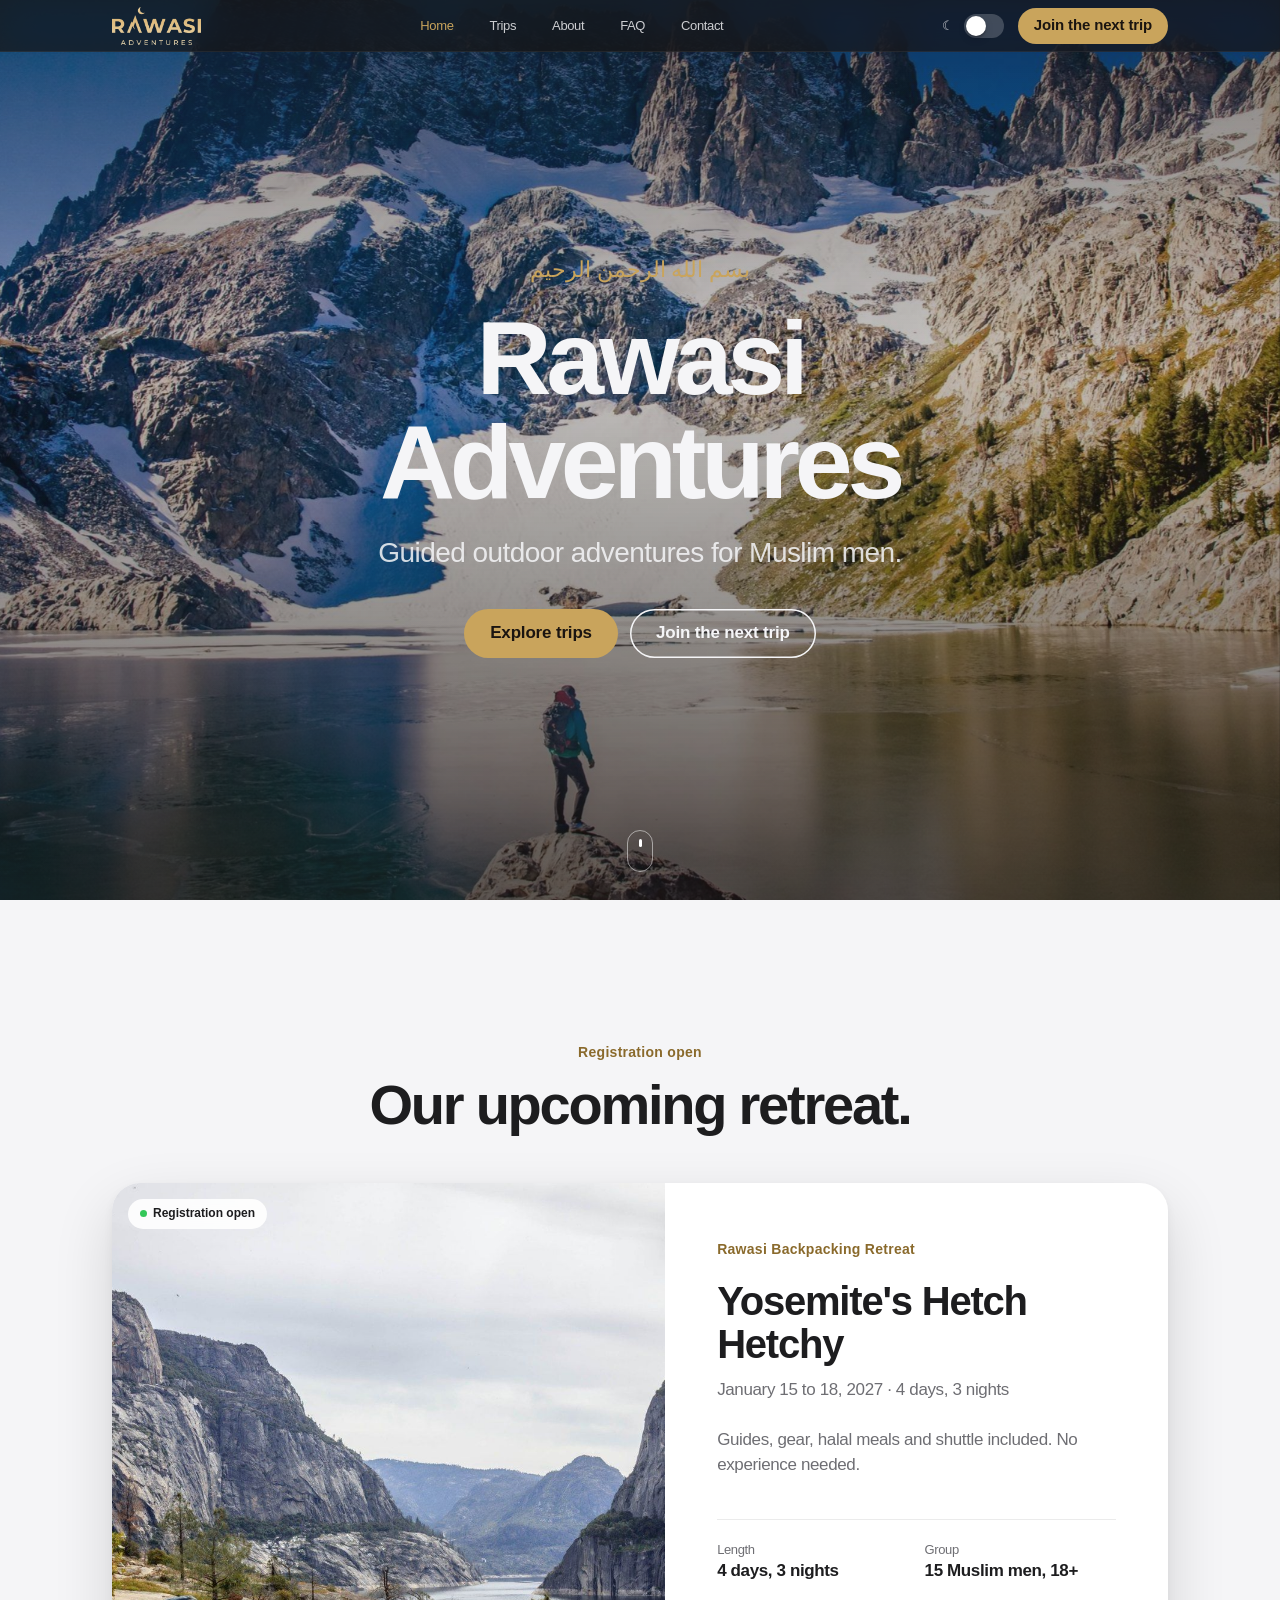
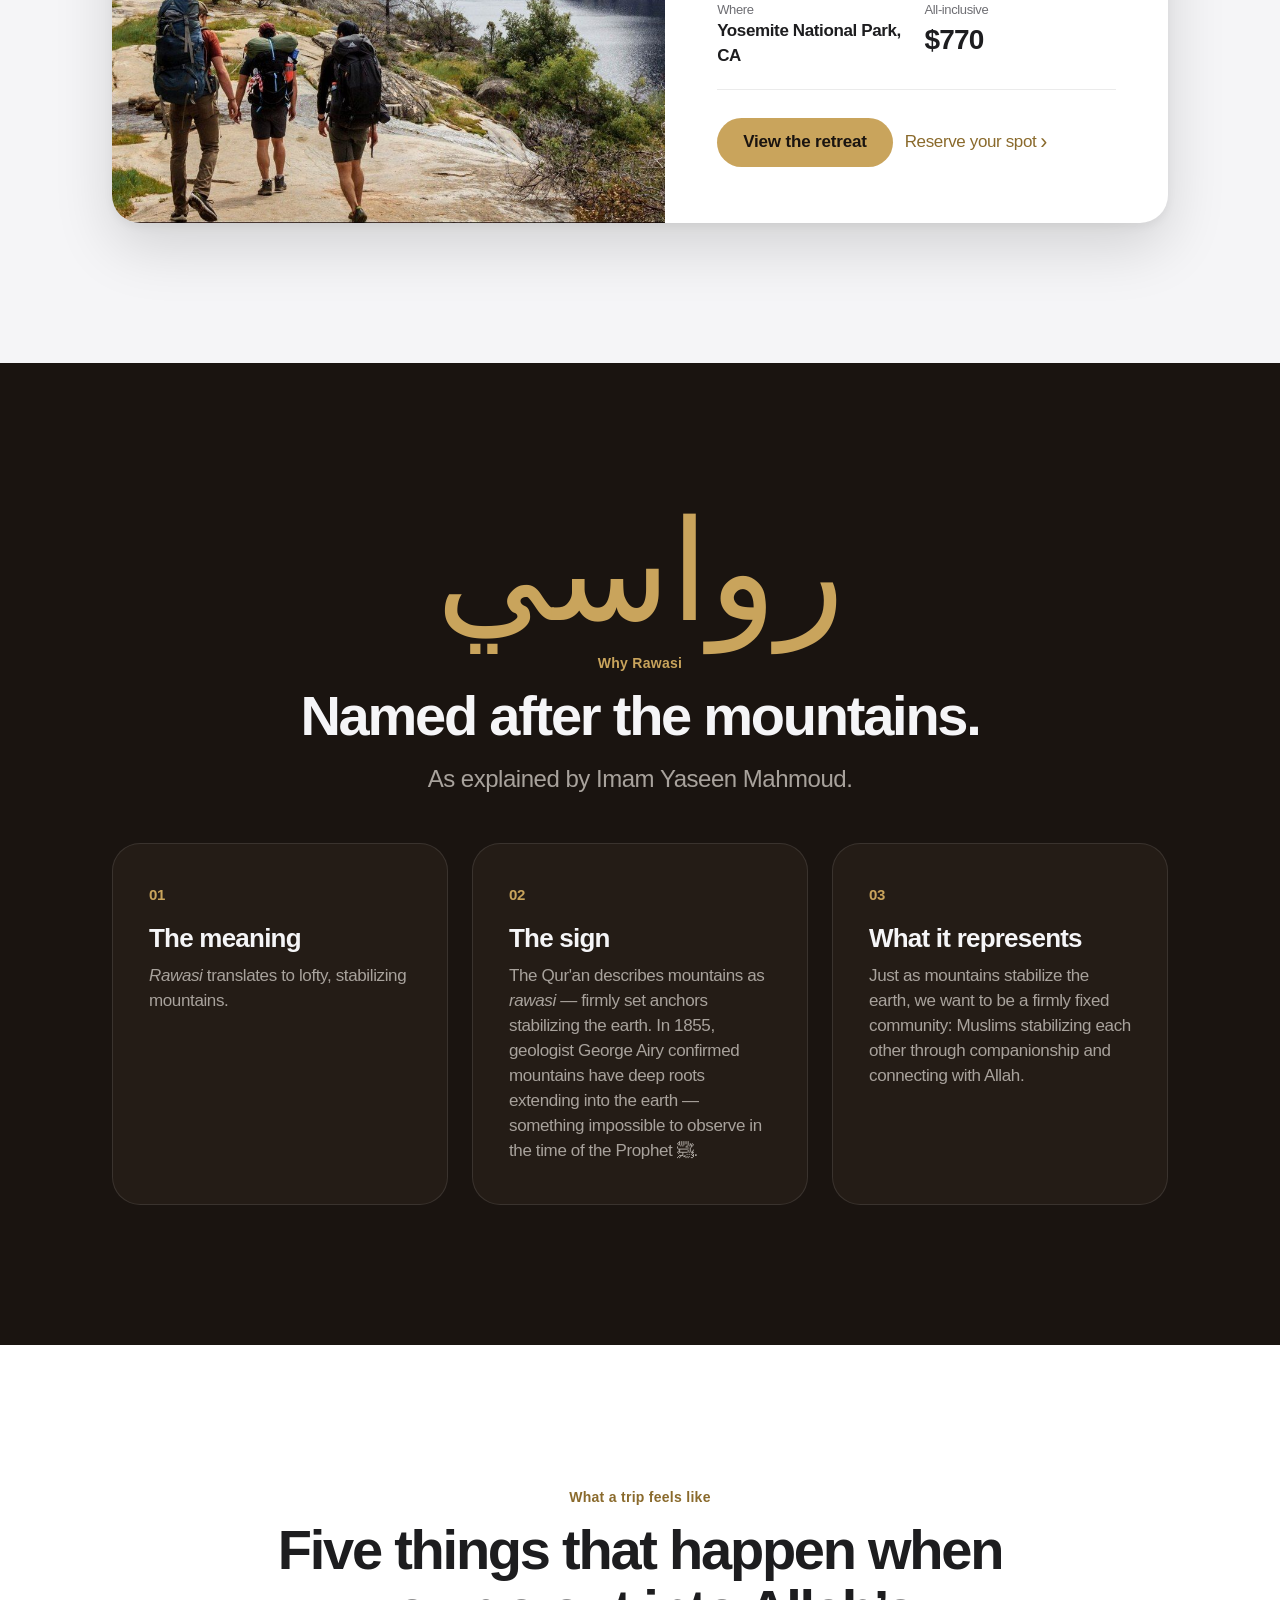
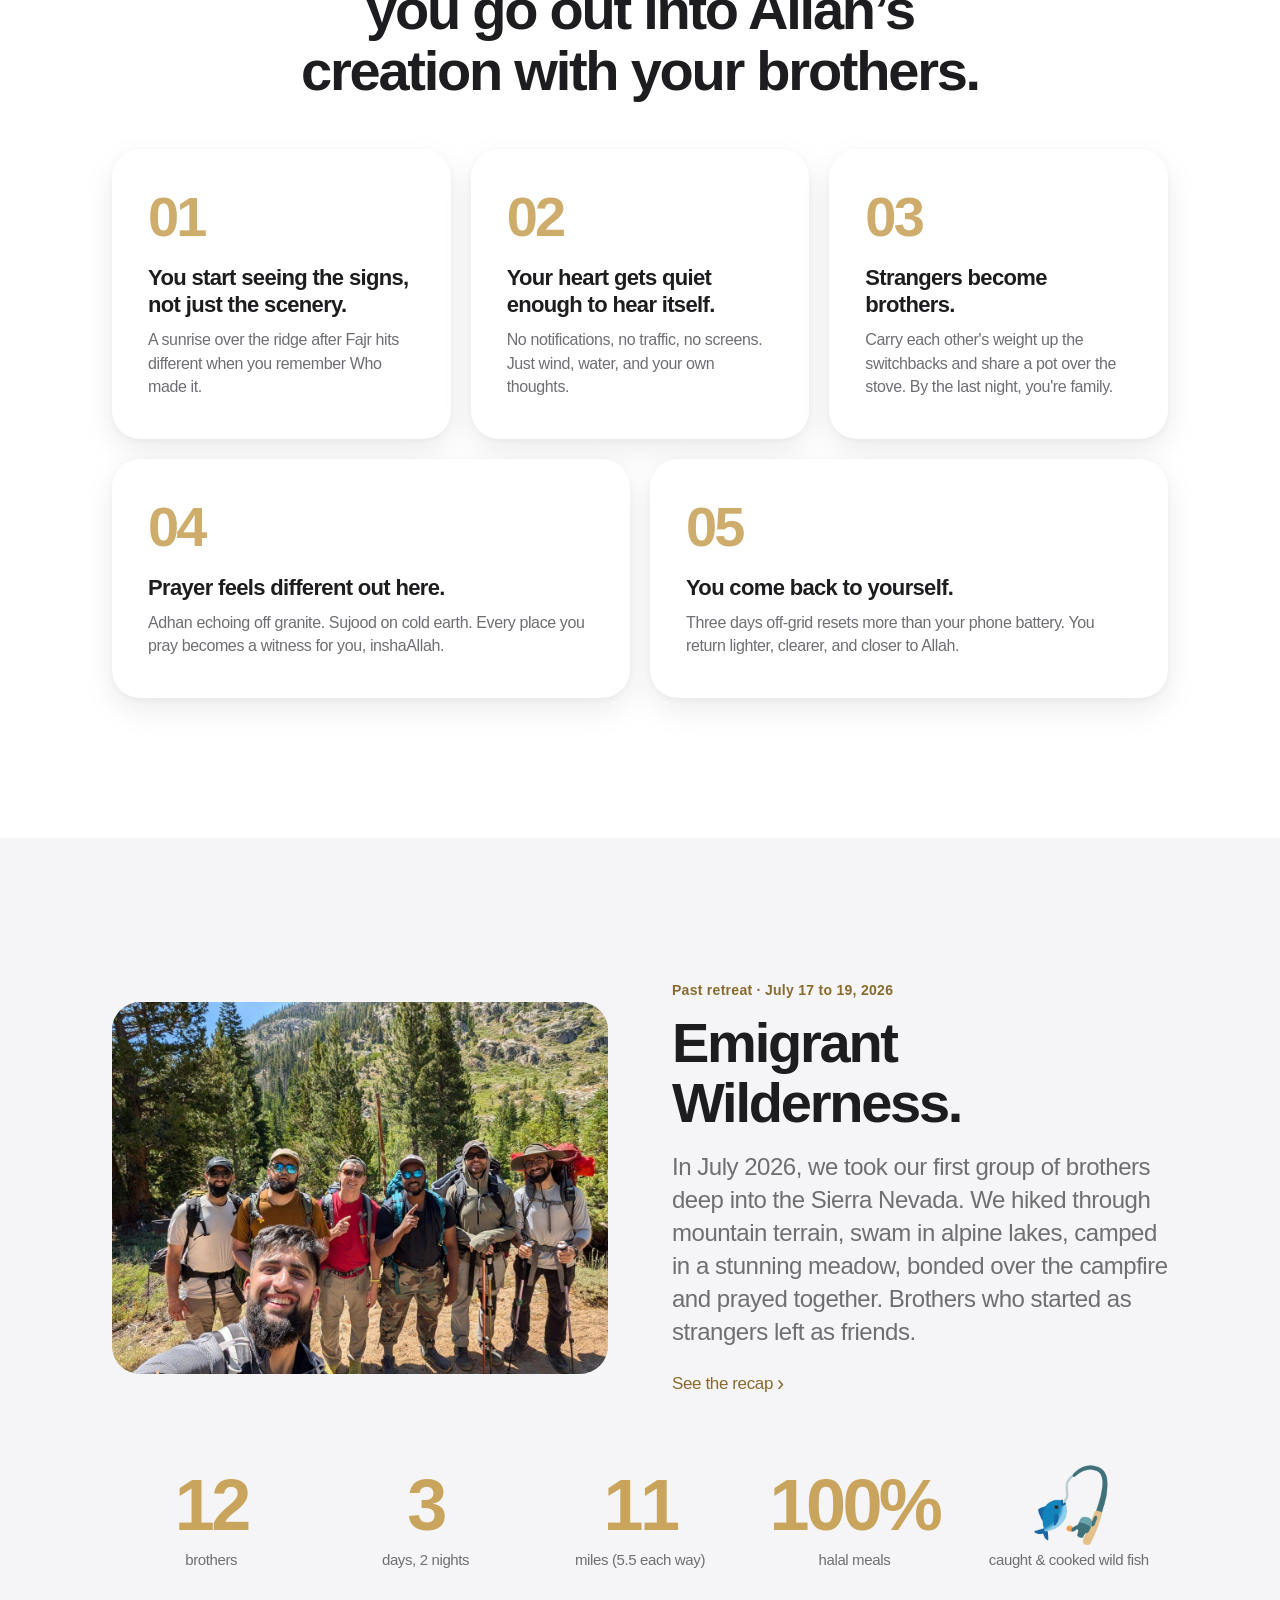
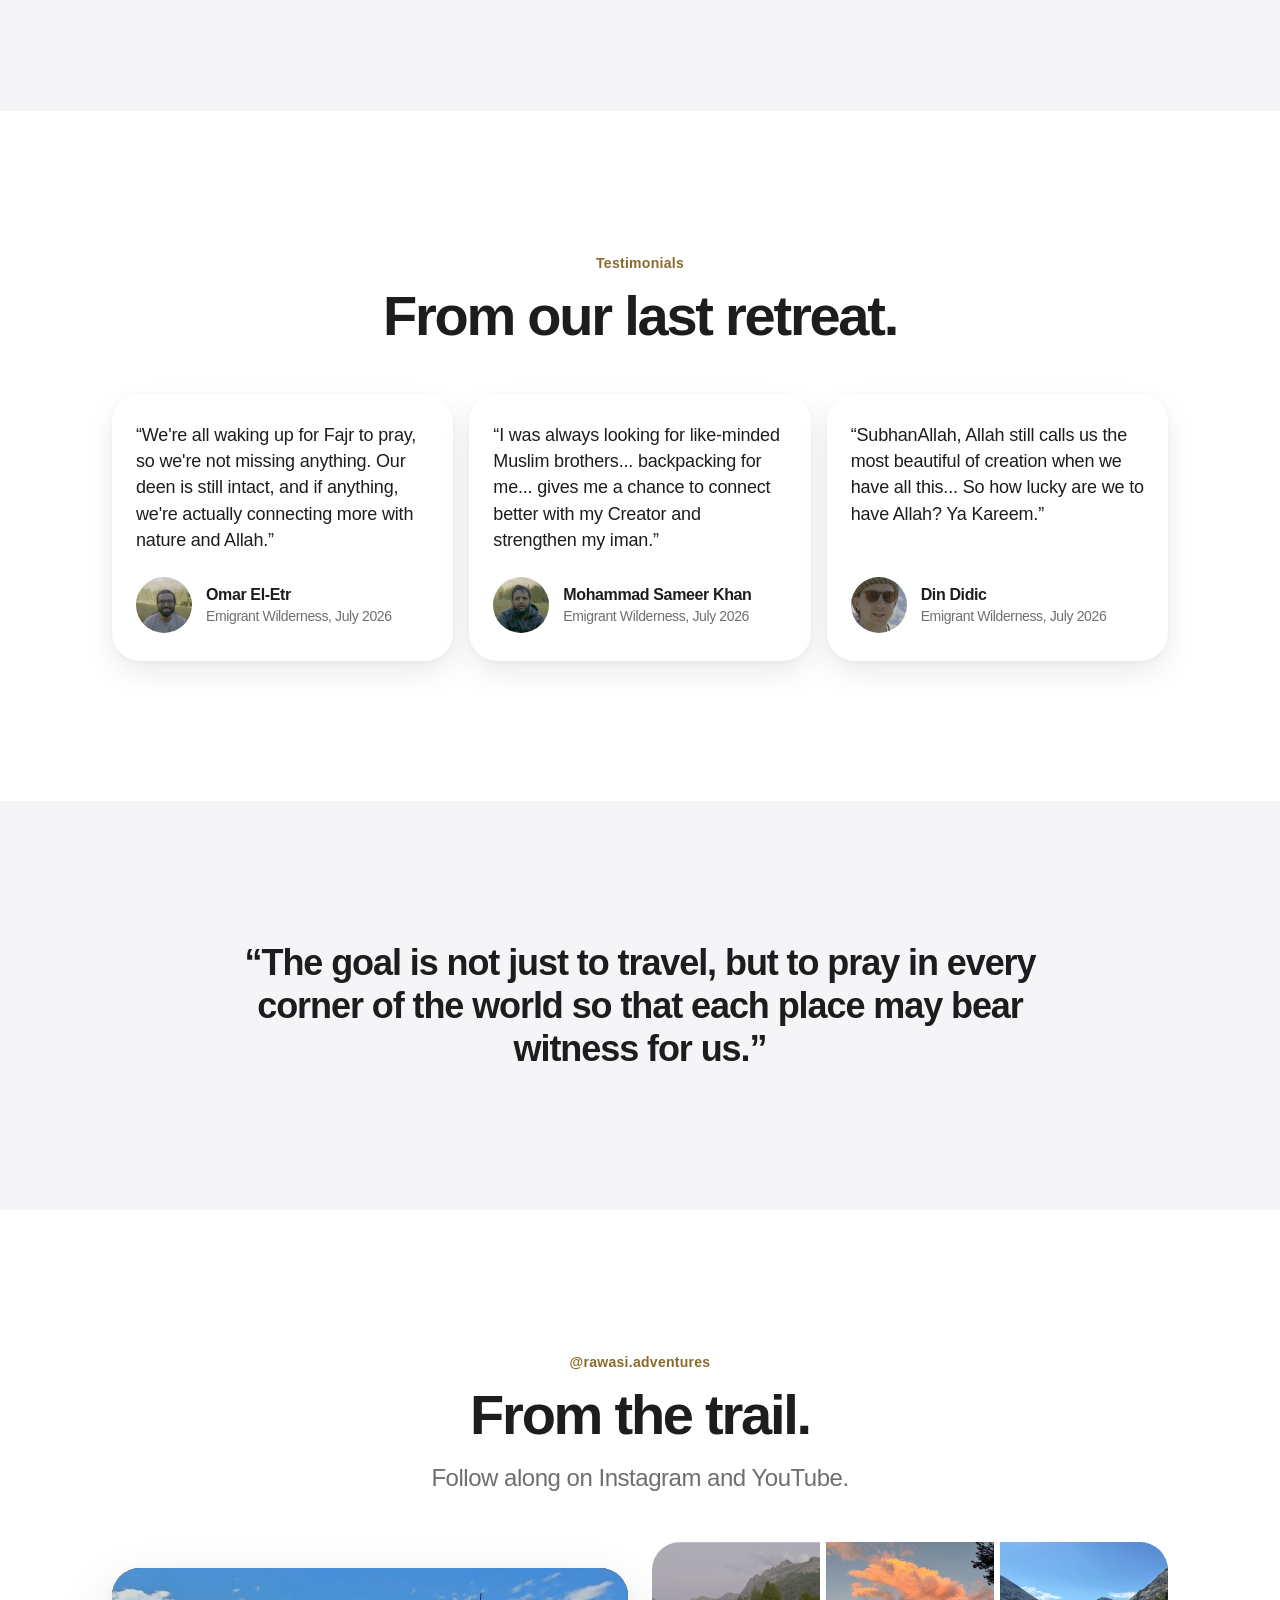
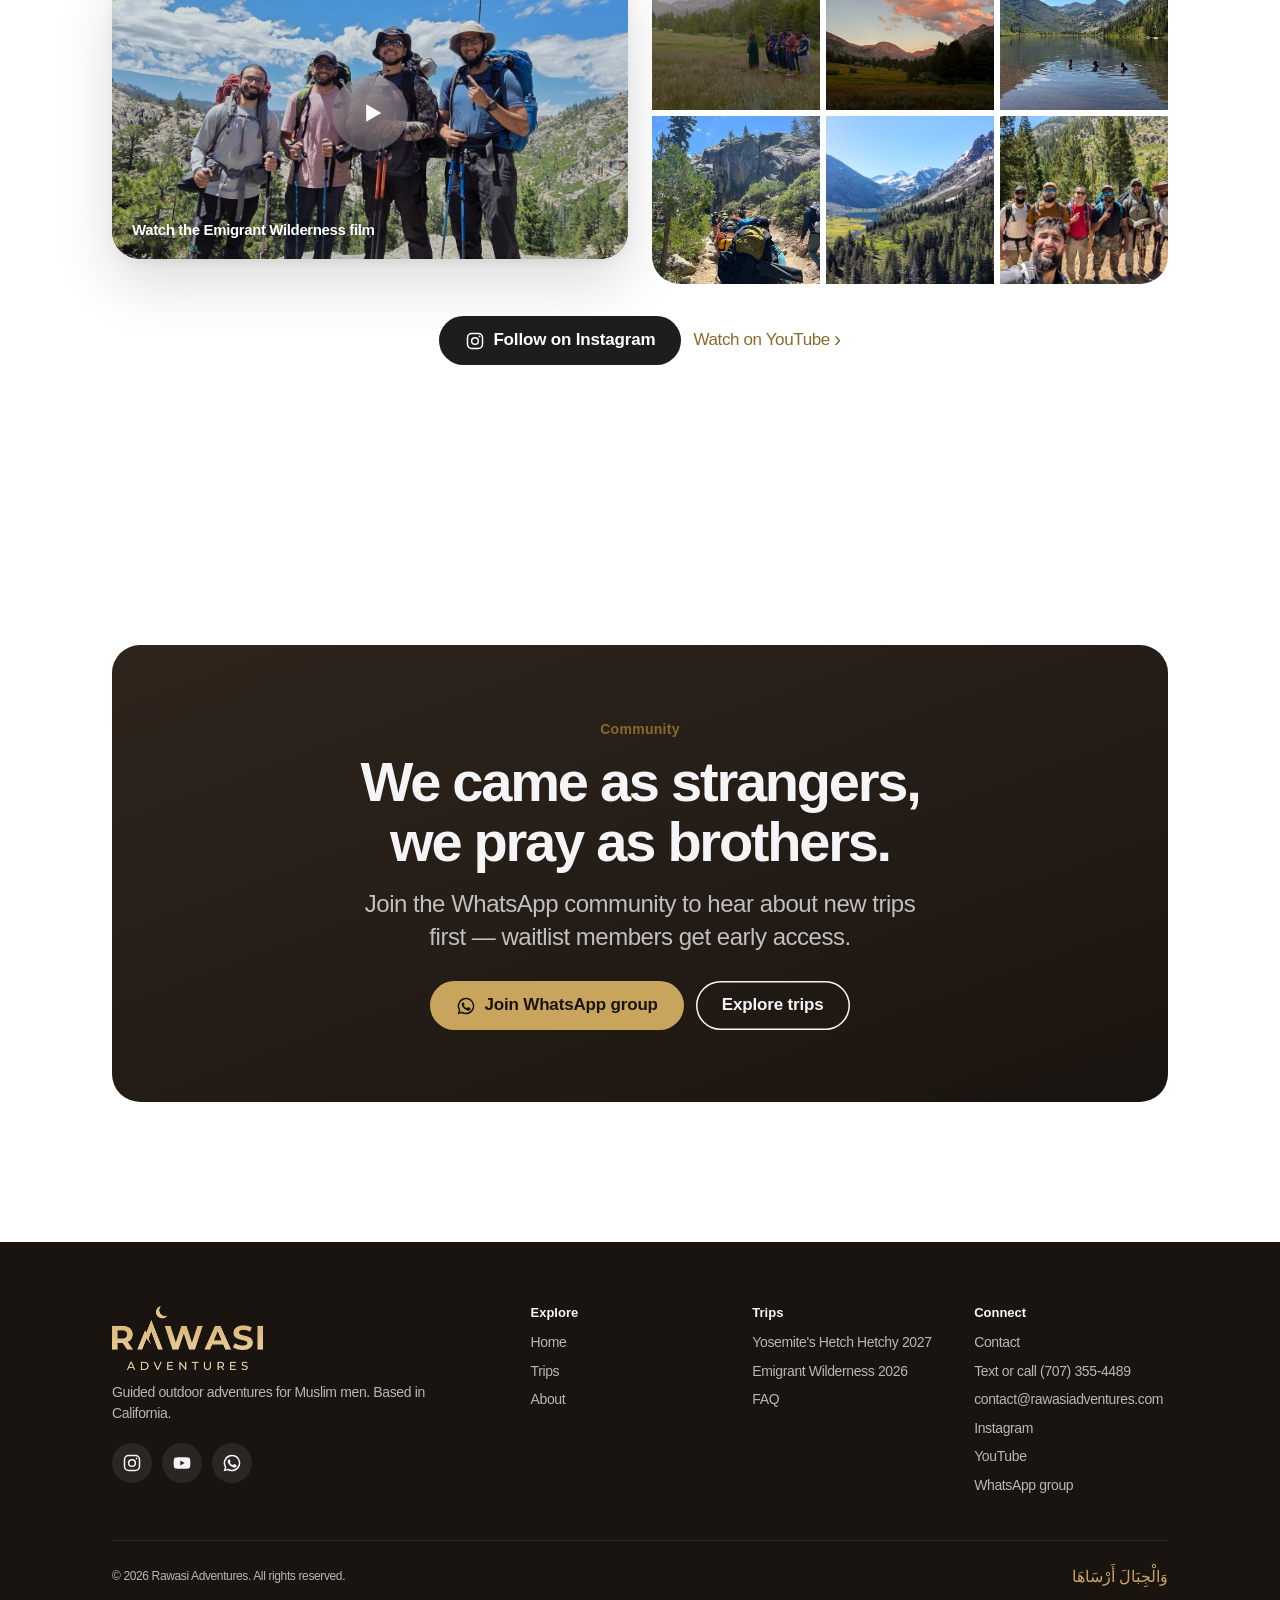
==== commit 6213e331: "Replace placeholders with real content and photos from rawasiadventures.com - Scrape every page of t" ====
--- a/index.html
+++ b/index.html
@@ -4,23 +4,23 @@
 <meta charset="utf-8">
 <meta name="viewport" content="width=device-width, initial-scale=1, viewport-fit=cover">
 <title>Rawasi Adventures — Guided outdoor adventures for Muslim men</title>
-<meta name="description" content="Guided backpacking trips for Muslim men in California's national parks and wilderness. Halaqas, halal meals, brotherhood. Next trip: Yosemite, January 2027.">
+<meta name="description" content="Guided wilderness and backpacking retreats for Muslim men. Next retreat: Yosemite's Hetch Hetchy, Jan 15-18, 2027. All-inclusive: Professional guides, halal meals, four-season gear, AWD shuttle, bathroom hygiene kit, safety plan and wilderness first aid.">
 <link rel="canonical" href="https://rawasiadventures.com/">
 <meta name="theme-color" content="#1a1410">
 <meta property="og:type" content="website">
 <meta property="og:site_name" content="Rawasi Adventures">
 <meta property="og:title" content="Rawasi Adventures — Guided outdoor adventures for Muslim men">
-<meta property="og:description" content="Guided backpacking trips for Muslim men in California's national parks and wilderness. Halaqas, halal meals, brotherhood. Next trip: Yosemite, January 2027.">
+<meta property="og:description" content="Guided wilderness and backpacking retreats for Muslim men. Next retreat: Yosemite's Hetch Hetchy, Jan 15-18, 2027. All-inclusive: Professional guides, halal meals, four-season gear, AWD shuttle, bathroom hygiene kit, safety plan and wilderness first aid.">
 <meta property="og:url" content="https://rawasiadventures.com/">
 <meta property="og:image" content="https://rawasiadventures.com/assets/og-image.jpg">
 <meta property="og:image:width" content="1200">
 <meta property="og:image:height" content="630">
 <meta name="twitter:card" content="summary_large_image">
 <meta name="twitter:title" content="Rawasi Adventures — Guided outdoor adventures for Muslim men">
-<meta name="twitter:description" content="Guided backpacking trips for Muslim men in California's national parks and wilderness. Halaqas, halal meals, brotherhood. Next trip: Yosemite, January 2027.">
+<meta name="twitter:description" content="Guided wilderness and backpacking retreats for Muslim men. Next retreat: Yosemite's Hetch Hetchy, Jan 15-18, 2027. All-inclusive: Professional guides, halal meals, four-season gear, AWD shuttle, bathroom hygiene kit, safety plan and wilderness first aid.">
 <meta name="twitter:image" content="https://rawasiadventures.com/assets/og-image.jpg">
 <link rel="icon" href="favicon.ico" sizes="any">
-<link rel="icon" href="assets/favicon.svg" type="image/svg+xml">
+<link rel="icon" href="assets/favicon-32.png" type="image/png" sizes="32x32">
 <link rel="apple-touch-icon" href="assets/apple-touch-icon.png">
 <script>
   /* Set theme before paint to avoid a flash. */
@@ -38,7 +38,7 @@
 <a class="skip-link" href="#main">Skip to content</a>
 <header class="nav" role="banner">
   <div class="container nav__inner">
-    <a class="nav__brand" href="index.html" aria-label="Rawasi Adventures home"><img src="assets/logo.svg" alt="" width="28" height="28"><span>Rawasi</span></a>
+    <a class="nav__brand" href="index.html" aria-label="Rawasi Adventures home"><img src="assets/rawasi-logo.png" alt="Rawasi Adventures" width="89" height="38"></a>
     <nav class="nav__links" aria-label="Main"><a href="index.html" aria-current="page">Home</a><a href="trips.html">Trips</a><a href="about.html">About</a><a href="faq.html">FAQ</a><a href="contact.html">Contact</a></nav>
     <div class="nav__actions">
       <span class="nav__theme"><label class="switch switch--sm "><span class="switch__icon" aria-hidden="true">☾</span><input type="checkbox" role="switch" data-theme-toggle aria-label="Dark mode"><span class="switch__track"></span></label></span>
@@ -63,10 +63,7 @@
 <main id="main">
   <section class="hero">
     <div class="hero__media" data-parallax="0.3">
-      <img src="assets/hero-sierra.jpg" alt="Sunset over the Sierra Nevada" fetchpriority="high" width="2400" height="1400">
-      <video data-hero-video autoplay muted loop playsinline preload="metadata" poster="assets/hero-sierra.jpg" aria-hidden="true">
-        <source src="assets/hero.mp4" type="video/mp4">
-      </video>
+      <img src="assets/photos/home-hero.jpg" alt="A backpacker above a mountain lake in the Sierra Nevada" fetchpriority="high" width="2000" height="1333">
     </div>
     <div class="hero__content">
       <p class="bismillah" lang="ar">بسم الله الرحمن الرحيم</p>
@@ -84,8 +81,7 @@
     <div class="container">
       <div class="section-head reveal">
         <span class="eyebrow">Registration open</span>
-        <h2 class="title">The next trip.</h2>
-        <p class="lead">Winter in Yosemite. Granite walls, waterfalls, and prayer under the stars.</p>
+        <h2 class="title">Our upcoming retreat.</h2>
       </div>
       <div data-featured-trip></div>
     </div>
@@ -116,31 +112,41 @@
   <section class="section section--alt">
     <div class="container">
       <div class="split">
-        <div class="split__media reveal reveal--scale"><img src="assets/sierra-2026.jpg" alt="Brothers hiking in the Sierra Nevada" loading="lazy"></div>
+        <div class="split__media reveal reveal--scale"><img src="assets/photos/emigrant-1.jpg" alt="Rawasi brothers on the trail in the Emigrant Wilderness" loading="lazy"></div>
         <div class="reveal">
-          <span class="eyebrow">Past retreat · Summer 2026</span>
-          <h2 class="title">Sierra Nevada.</h2>
-          <p class="lead" style="margin-top:16px">Alpine lakes, a meadow camp, a campfire — and twelve brothers who were strangers two days before.</p>
+          <span class="eyebrow">Past retreat · July 17 to 19, 2026</span>
+          <h2 class="title">Emigrant Wilderness.</h2>
+          <p class="lead" style="margin-top:16px">In July 2026, we took our first group of brothers deep into the Sierra Nevada. We hiked through mountain terrain, swam in alpine lakes, camped in a stunning meadow, bonded over the campfire and prayed together. Brothers who started as strangers left as friends.</p>
           <p style="margin-top:24px"><a class="link-more" href="trips/sierra-2026.html">See the recap</a></p>
         </div>
       </div>
       <div class="stats reveal" style="margin-top:72px">
         <div><div class="stat__value">12</div><div class="stat__label">brothers</div></div>
-        <div><div class="stat__value">2–3</div><div class="stat__label">days</div></div>
-        <div><div class="stat__value">15</div><div class="stat__label">miles</div></div>
+        <div><div class="stat__value">3</div><div class="stat__label">days, 2 nights</div></div>
+        <div><div class="stat__value">11</div><div class="stat__label">miles (5.5 each way)</div></div>
         <div><div class="stat__value">100%</div><div class="stat__label">halal meals</div></div>
         <div><div class="stat__value">🎣</div><div class="stat__label">caught &amp; cooked wild fish</div></div>
       </div>
     </div>
   </section>
 
-  <section class="section">
+  <section class="section" id="testimonials">
+    <div class="container">
+      <div class="section-head reveal">
+        <span class="eyebrow">Testimonials</span>
+        <h2 class="title">From our last retreat.</h2>
+      </div>
+      <div data-testimonials></div>
+    </div>
+  </section>
+
+  <section class="section section--alt">
     <div class="container center">
       <p class="quote reveal">“The goal is not just to travel, but to pray in every corner of the world so that each place may bear witness for us.”</p>
     </div>
   </section>
 
-  <section class="section section--alt">
+  <section class="section">
     <div class="container">
       <div class="section-head reveal">
         <span class="eyebrow">@rawasi.adventures</span>
@@ -149,11 +155,11 @@
       </div>
       <div class="grid grid--2" style="align-items:center">
         <div class="video reveal" data-youtube="XKM4X516dsk">
-          <img src="assets/sierra-campfire.jpg" alt="" loading="lazy">
+          <img src="assets/photos/emigrant-5.jpg" alt="" loading="lazy">
           <button class="video__play" aria-label="Play the Rawasi trip film"><span><svg viewBox="0 0 24 24" aria-hidden="true"><path d="M7 4.5v15l13-7.5z" fill="currentColor"/></svg></span></button>
-          <span class="video__label">Watch the Sierra 2026 film</span>
-        </div>
-        <div class="social-grid reveal" style="grid-template-columns:repeat(3,1fr)"><a data-link="instagram" href="https://www.instagram.com/rawasi.adventures/" aria-label="View on Instagram"><img src="assets/sierra-maghrib.jpg" alt="" loading="lazy"></a><a data-link="instagram" href="https://www.instagram.com/rawasi.adventures/" aria-label="View on Instagram"><img src="assets/sierra-campfire.jpg" alt="" loading="lazy"></a><a data-link="instagram" href="https://www.instagram.com/rawasi.adventures/" aria-label="View on Instagram"><img src="assets/sierra-alpine-lake.jpg" alt="" loading="lazy"></a><a data-link="instagram" href="https://www.instagram.com/rawasi.adventures/" aria-label="View on Instagram"><img src="assets/guide-training.jpg" alt="" loading="lazy"></a><a data-link="instagram" href="https://www.instagram.com/rawasi.adventures/" aria-label="View on Instagram"><img src="assets/sierra-summit.jpg" alt="" loading="lazy"></a><a data-link="instagram" href="https://www.instagram.com/rawasi.adventures/" aria-label="View on Instagram"><img src="assets/sierra-meadow.jpg" alt="" loading="lazy"></a></div>
+          <span class="video__label">Watch the Emigrant Wilderness film</span>
+        </div>
+        <div class="social-grid reveal" style="grid-template-columns:repeat(3,1fr)"><a data-link="instagram" href="https://www.instagram.com/rawasi.adventures/" aria-label="View on Instagram"><img src="assets/photos/about-hero.jpg" alt="Rawasi brothers praying together in a mountain meadow" loading="lazy"></a><a data-link="instagram" href="https://www.instagram.com/rawasi.adventures/" aria-label="View on Instagram"><img src="assets/photos/emigrant-6.jpg" alt="Sunset over the meadow at camp" loading="lazy"></a><a data-link="instagram" href="https://www.instagram.com/rawasi.adventures/" aria-label="View on Instagram"><img src="assets/photos/emigrant-3.jpg" alt="Brothers swimming in an alpine lake" loading="lazy"></a><a data-link="instagram" href="https://www.instagram.com/rawasi.adventures/" aria-label="View on Instagram"><img src="assets/photos/emigrant-4.jpg" alt="Brothers backpacking up a granite trail" loading="lazy"></a><a data-link="instagram" href="https://www.instagram.com/rawasi.adventures/" aria-label="View on Instagram"><img src="assets/photos/emigrant-2.jpg" alt="A mountain lake and meadow in the Emigrant Wilderness" loading="lazy"></a><a data-link="instagram" href="https://www.instagram.com/rawasi.adventures/" aria-label="View on Instagram"><img src="assets/photos/emigrant-1.jpg" alt="Rawasi brothers on the trail in the Emigrant Wilderness" loading="lazy"></a></div>
       </div>
       <div class="btn-row btn-row--center reveal" style="margin-top:32px">
         <a class="btn btn--dark" data-link="instagram" href="https://www.instagram.com/rawasi.adventures/"><svg class="icon" viewBox="0 0 24 24" fill="none" stroke="currentColor" stroke-width="1.8" aria-hidden="true"><rect x="3" y="3" width="18" height="18" rx="5"/><circle cx="12" cy="12" r="4"/><circle cx="17.5" cy="6.5" r="1" fill="currentColor" stroke="none"/></svg> Follow on Instagram</a>
@@ -181,7 +187,7 @@
   <div class="container">
     <div class="footer__top">
       <div>
-        <a class="footer__brand" href="index.html"><img src="assets/logo.svg" alt="" width="40" height="40">Rawasi Adventures</a>
+        <a class="footer__brand" href="index.html"><img src="assets/rawasi-logo.png" alt="Rawasi Adventures" width="151" height="64"></a>
         <p class="footer__tag">Guided outdoor adventures for Muslim men. Based in California.</p>
         <div class="footer__social">
           <a data-link="instagram" href="https://www.instagram.com/rawasi.adventures/" aria-label="Instagram"><svg class="icon" viewBox="0 0 24 24" fill="none" stroke="currentColor" stroke-width="1.8" aria-hidden="true"><rect x="3" y="3" width="18" height="18" rx="5"/><circle cx="12" cy="12" r="4"/><circle cx="17.5" cy="6.5" r="1" fill="currentColor" stroke="none"/></svg></a>
@@ -191,8 +197,8 @@
       </div>
       <div class="footer__cols">
         <div><h4>Explore</h4><ul><li><a href="index.html">Home</a></li><li><a href="trips.html">Trips</a></li><li><a href="about.html">About</a></li></ul></div>
-        <div><h4>Trips</h4><ul><li><a href="trips/yosemite-2027.html">Yosemite 2027</a></li><li><a href="trips/sierra-2026.html">Sierra Nevada 2026</a></li><li><a href="faq.html">FAQ</a></li></ul></div>
-        <div><h4>Connect</h4><ul><li><a href="contact.html">Contact</a></li><li><a data-link="instagram" href="https://www.instagram.com/rawasi.adventures/">Instagram</a></li><li><a data-link="youtube" href="https://youtu.be/XKM4X516dsk">YouTube</a></li><li><a data-link="whatsapp" href="https://chat.whatsapp.com/IivAJXxc9Q6ETvlqQZd3Gt">WhatsApp group</a></li></ul></div>
+        <div><h4>Trips</h4><ul><li><a href="trips/yosemite-2027.html">Yosemite's Hetch Hetchy 2027</a></li><li><a href="trips/sierra-2026.html">Emigrant Wilderness 2026</a></li><li><a href="faq.html">FAQ</a></li></ul></div>
+        <div><h4>Connect</h4><ul><li><a href="contact.html">Contact</a></li><li><a data-link="phone-call" href="tel:+17073554489">Text or call (707) 355-4489</a></li><li><a data-link="email" href="mailto:contact@rawasiadventures.com">contact@rawasiadventures.com</a></li><li><a data-link="instagram" href="https://www.instagram.com/rawasi.adventures/">Instagram</a></li><li><a data-link="youtube" href="https://youtu.be/XKM4X516dsk">YouTube</a></li><li><a data-link="whatsapp" href="https://chat.whatsapp.com/IivAJXxc9Q6ETvlqQZd3Gt">WhatsApp group</a></li></ul></div>
       </div>
     </div>
     <div class="footer__bottom">
--- a/styles.css
+++ b/styles.css
@@ -141,8 +141,8 @@
 .nav.is-scrolled { --nav-h: 44px; height: 44px; background: rgba(26, 20, 16, 0.82); }
 .nav__inner { height: 100%; display: flex; align-items: center; justify-content: space-between; gap: 16px; }
 .nav__brand { display: flex; align-items: center; gap: 10px; font-weight: 600; font-size: 17px; letter-spacing: -0.02em; }
-.nav__brand img { width: 28px; height: 28px; transition: width 0.35s var(--ease), height 0.35s var(--ease); }
-.nav.is-scrolled .nav__brand img { width: 24px; height: 24px; }
+.nav__brand img { width: auto; height: 38px; transition: height 0.35s var(--ease); }
+.nav.is-scrolled .nav__brand img { height: 32px; }
 .nav__links { display: none; }
 .nav__links a { font-size: 13px; opacity: 0.82; padding: 6px 2px; transition: opacity 0.2s; }
 .nav__links a:hover, .nav__links a[aria-current="page"] { opacity: 1; }
@@ -484,7 +484,9 @@
 .acc__inner { padding: 0 44px 24px 0; color: var(--text-2); }
 .acc__inner strong { color: var(--text); }
 .acc__inner ul { margin: 0 0 1em; }
-.price-list li { display: flex; justify-content: space-between; max-width: 340px; padding: 6px 0; border-bottom: 1px dashed var(--line); }
+.price-list li { display: flex; justify-content: space-between; gap: 16px; max-width: 560px; padding: 6px 0; border-bottom: 1px dashed var(--line); }
+.price-list li span:first-child { flex: 0 1 45%; }
+.price-list li span:last-child { text-align: right; }
 .price-list li span:last-child { color: var(--text); font-weight: 600; }
 
 /* Packing checklist */
@@ -547,7 +549,7 @@
 .footer { background: var(--ink); color: rgba(245,245,247,0.72); padding: 64px 0 40px; font-size: 14px; }
 .footer__top { display: grid; gap: 36px; padding-bottom: 36px; border-bottom: 1px solid rgba(255,255,255,0.1); }
 .footer__brand { display: flex; align-items: center; gap: 12px; color: #f5f5f7; font-weight: 600; font-size: 19px; letter-spacing: -0.02em; }
-.footer__brand img { width: 40px; height: 40px; }
+.footer__brand img { width: auto; height: 64px; }
 .footer__tag { margin-top: 12px; max-width: 320px; }
 .footer__cols { display: grid; grid-template-columns: repeat(2, 1fr); gap: 28px; }
 .footer h4 { color: #f5f5f7; font-size: 13px; font-weight: 600; letter-spacing: 0; margin-bottom: 12px; }
@@ -589,3 +591,51 @@
   .trip-main .gallery button:first-child { grid-column: auto; grid-row: auto; }
 }
 @media (min-width: 700px) { .highlights--2 { grid-template-columns: repeat(2, 1fr); } }
+
+/* ---------- Content from rawasiadventures.com ---------- */
+.facts { display: grid; grid-template-columns: repeat(2, minmax(0, 1fr)); gap: 18px 24px; margin: 0; padding: 24px 0; border-top: 1px solid var(--line); border-bottom: 1px solid var(--line); }
+.facts dd { margin: 2px 0 0; }
+@media (min-width: 700px) { .facts { grid-template-columns: repeat(4, minmax(0, 1fr)); } }
+.trip-quote { margin-top: 28px; font-size: 20px; font-weight: 600; letter-spacing: -0.02em; }
+.trip-quote cite { display: block; margin-top: 6px; font-size: 14px; font-style: normal; font-weight: 500; color: var(--text-2); }
+
+.included { display: grid; gap: 12px; }
+@media (min-width: 700px) { .included { grid-template-columns: repeat(2, minmax(0, 1fr)); } }
+.included__item { padding: 22px 22px 14px; border-radius: var(--r); background: var(--bg-alt); }
+.included__item h3 { font-size: 19px; letter-spacing: -0.02em; margin-bottom: 6px; }
+.included__item > p { font-size: 15px; color: var(--text-2); line-height: 1.45; padding-bottom: 8px; }
+.included__img { width: 100%; aspect-ratio: 16 / 9; object-fit: cover; border-radius: var(--r-sm); margin-bottom: 14px; }
+.included__note { font-size: 14px; color: var(--text-2); margin: 4px 0 8px; }
+.check-list--sm li { padding: 8px 0 8px 30px; border-bottom: 0; }
+.check-list--sm li::before { top: 10px; width: 18px; height: 18px; background-size: 11px; }
+.timeline__text { color: var(--text-2); font-size: 16px; line-height: 1.5; margin-top: 6px; }
+
+.fit { display: grid; gap: 12px; margin-top: 24px; }
+@media (min-width: 800px) { .fit { grid-template-columns: 1fr 1fr; } }
+.fit__card { padding: 22px; border-radius: var(--r); background: var(--bg-alt); }
+.fit__card h3 { font-size: 19px; letter-spacing: -0.02em; margin-bottom: 8px; }
+.fit__card p { color: var(--text-2); font-size: 15px; line-height: 1.5; }
+.fit__card .facts { grid-template-columns: 1fr; border: 0; padding: 4px 0 0; gap: 12px; }
+
+.policy { display: grid; gap: 10px; }
+@media (min-width: 700px) { .policy { grid-template-columns: repeat(2, minmax(0, 1fr)); } }
+.policy__item { padding: 18px; border-radius: var(--r); background: var(--bg-alt); }
+.policy__when { font-weight: 700; letter-spacing: -0.01em; }
+.policy__text { color: var(--text-2); font-size: 15px; margin-top: 4px; line-height: 1.45; }
+
+.testimonials { display: grid; gap: 16px; }
+@media (min-width: 900px) { .testimonials { grid-template-columns: repeat(3, minmax(0, 1fr)); } .trip-main .testimonials { grid-template-columns: 1fr; } }
+.testimonial { margin: 0; padding: 28px 24px; border-radius: var(--r-lg); background: var(--card); box-shadow: var(--shadow); display: flex; flex-direction: column; justify-content: space-between; gap: 24px; }
+.trip-main .testimonial { background: var(--bg-alt); box-shadow: none; }
+.testimonial blockquote { margin: 0; font-size: 18px; line-height: 1.45; letter-spacing: -0.01em; }
+.testimonial figcaption { display: flex; align-items: center; gap: 14px; font-size: 14px; color: var(--text-2); }
+.testimonial figcaption img { width: 56px; height: 56px; border-radius: 50%; object-fit: cover; flex: none; }
+.testimonial figcaption strong { display: block; color: var(--text); font-size: 16px; }
+
+.price-card__tag { font-weight: 600; margin: 2px 0 6px; }
+.price-card__spots { margin-top: 10px; text-align: center; font-size: 14px; font-weight: 600; color: var(--accent-text); }
+.price-card__fine a { color: var(--accent-text); text-decoration: underline; }
+
+.faq-group + .faq-group { margin-top: 72px; }
+.faq-group__head { margin-bottom: 16px; }
+.founder-quote { font-family: var(--font-ar); font-size: clamp(22px, 4vw, 32px); color: var(--gold); direction: rtl; line-height: 1.8; }
